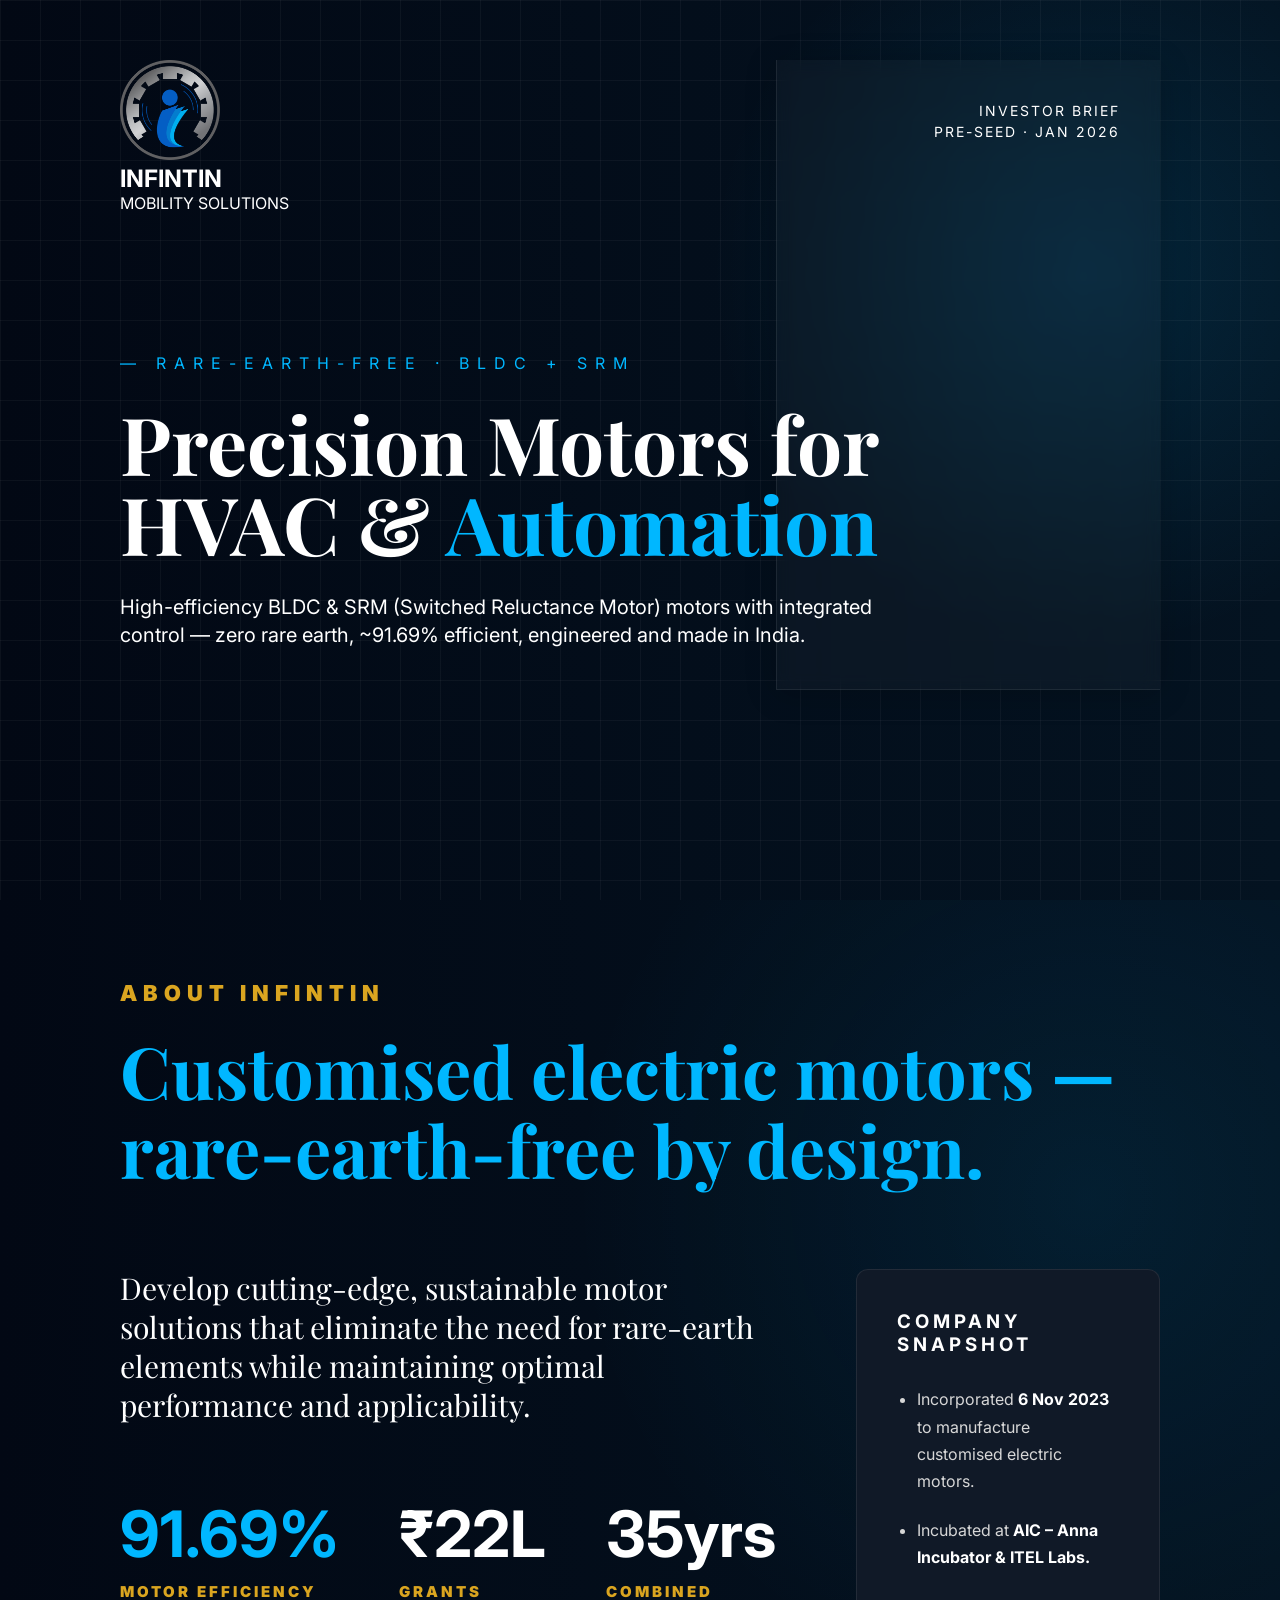
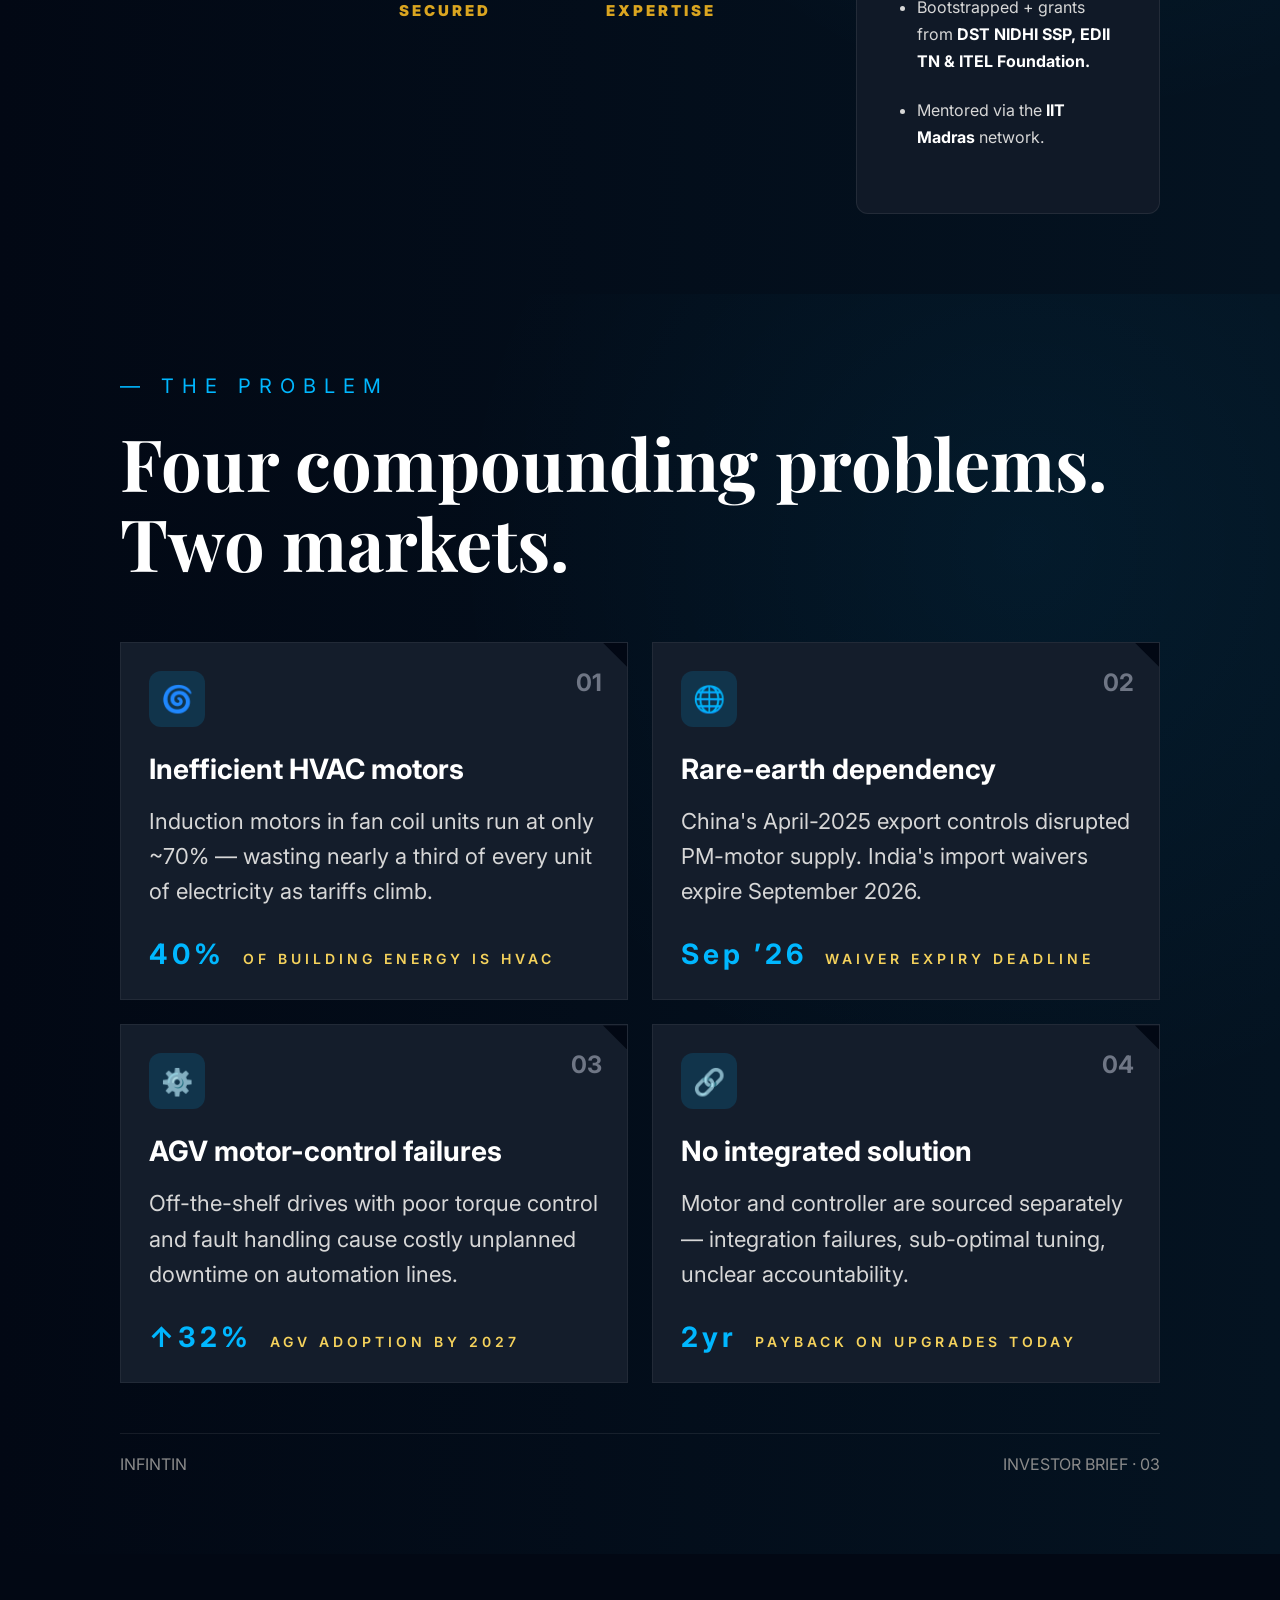
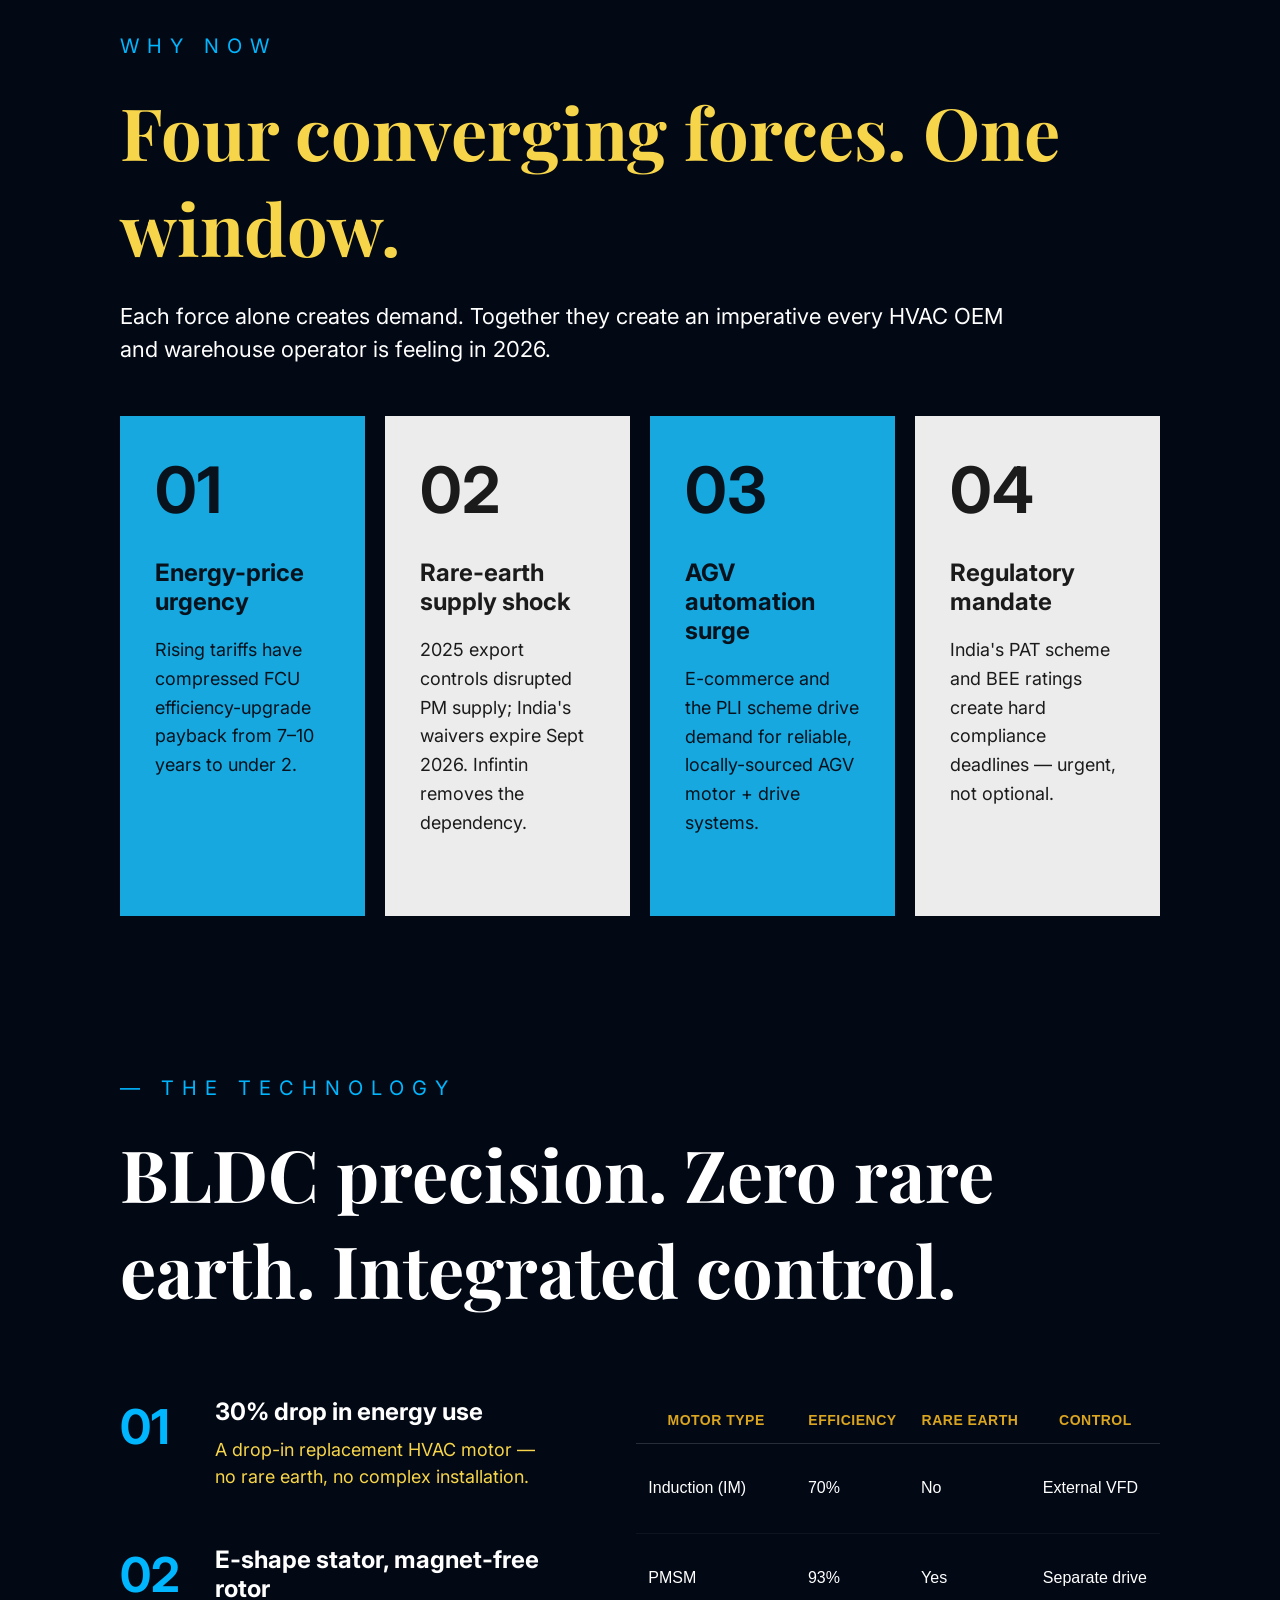
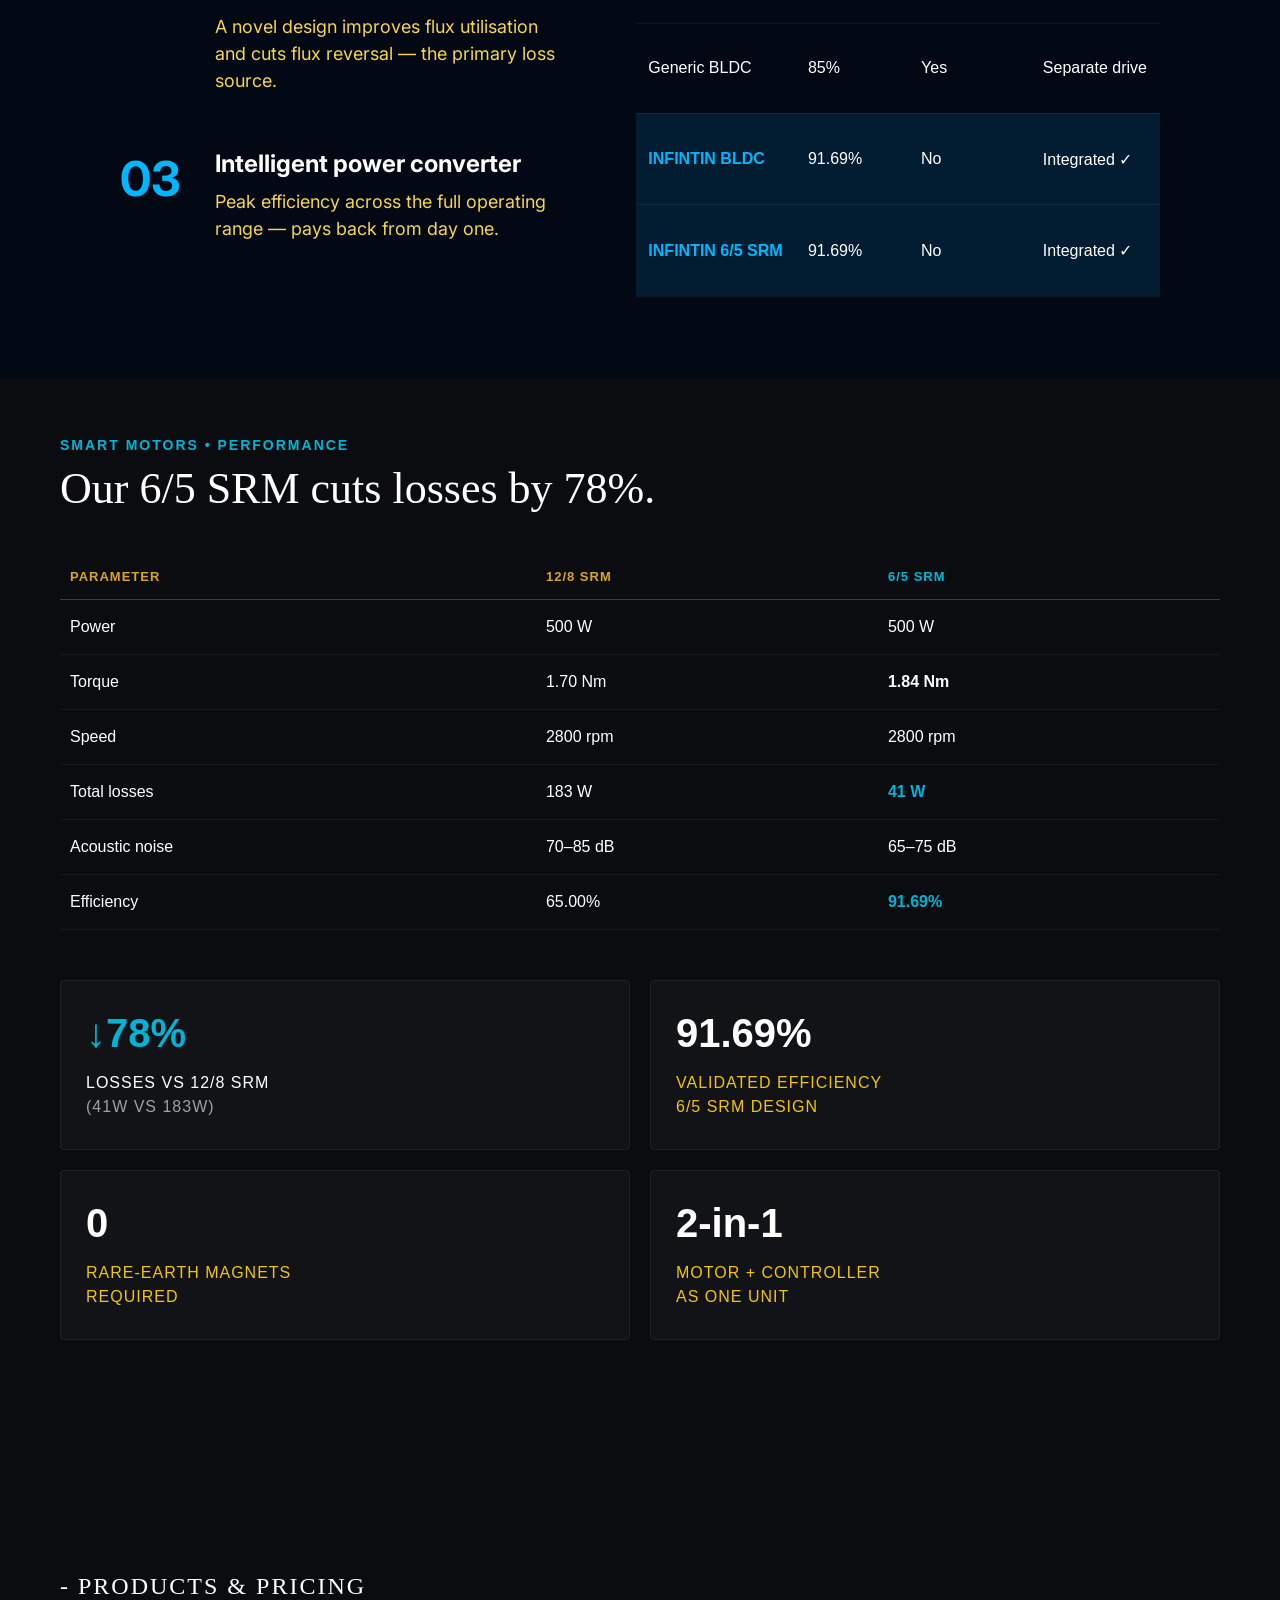
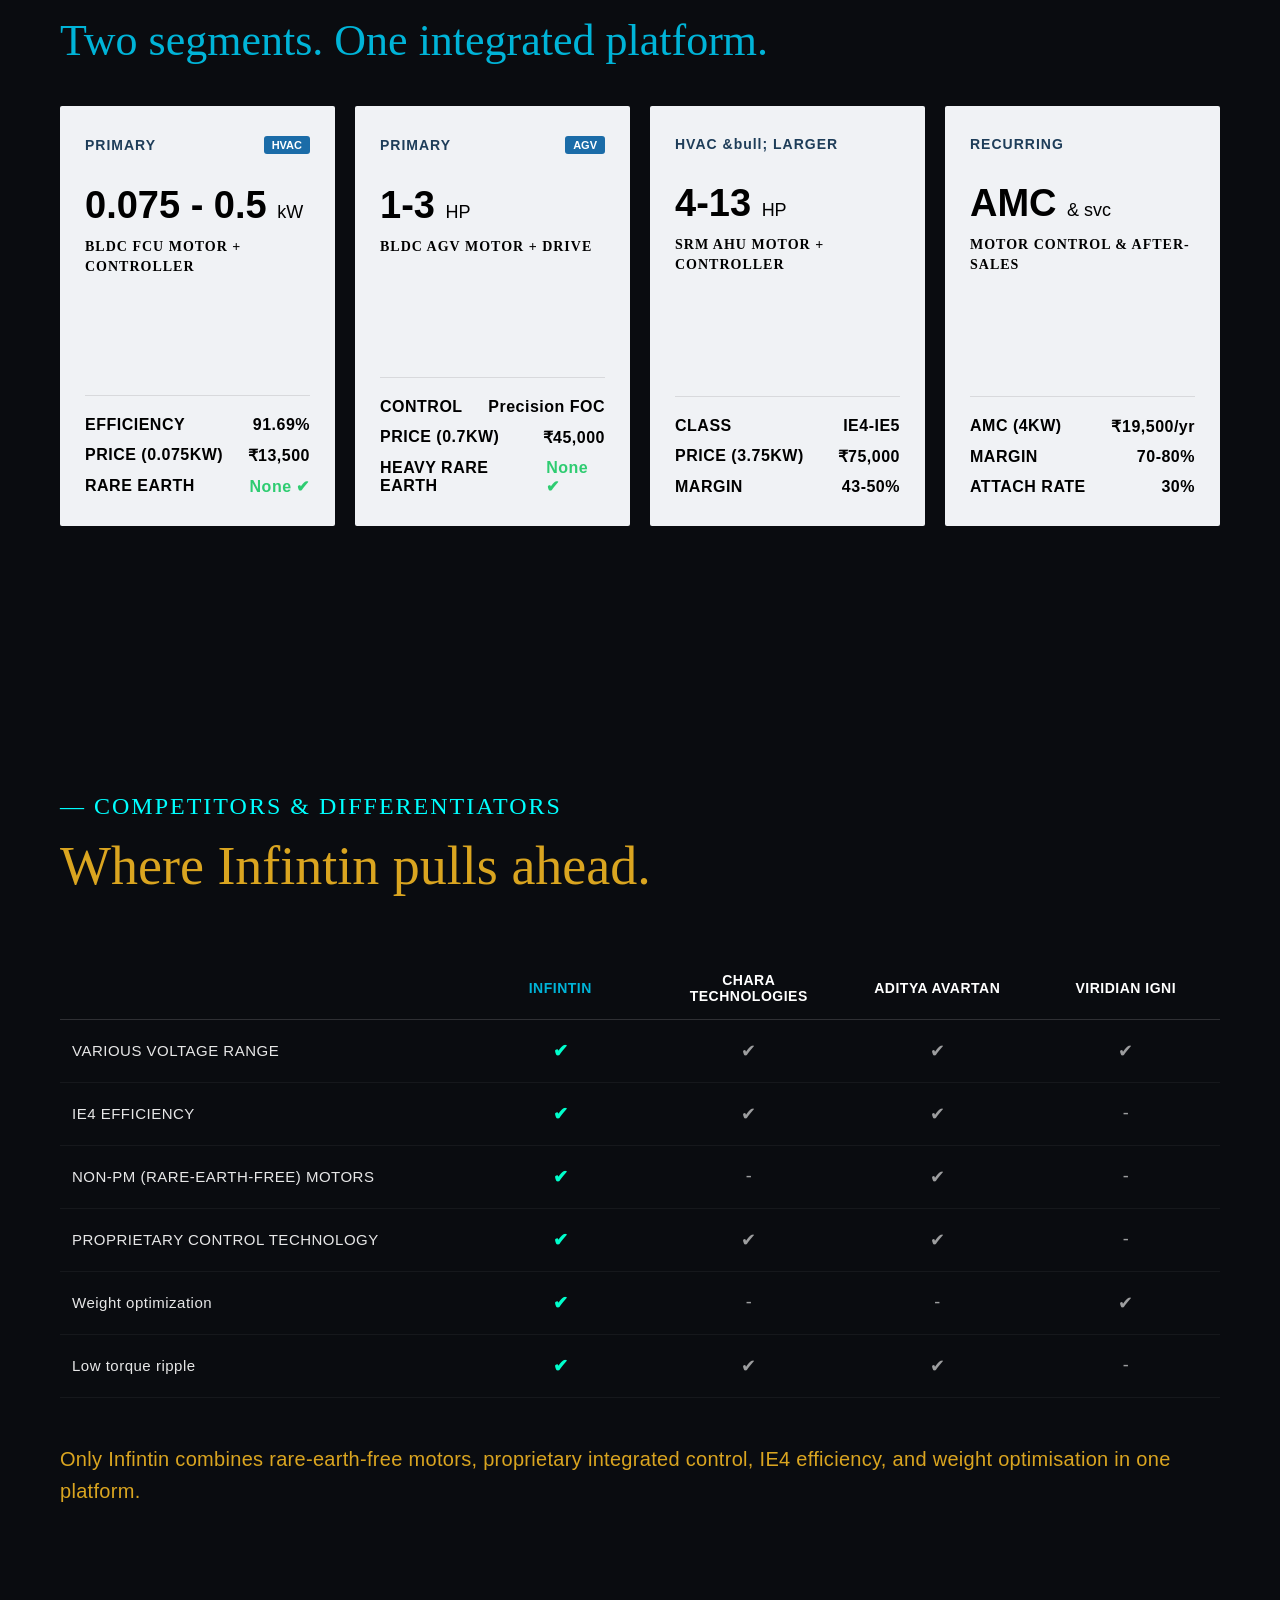
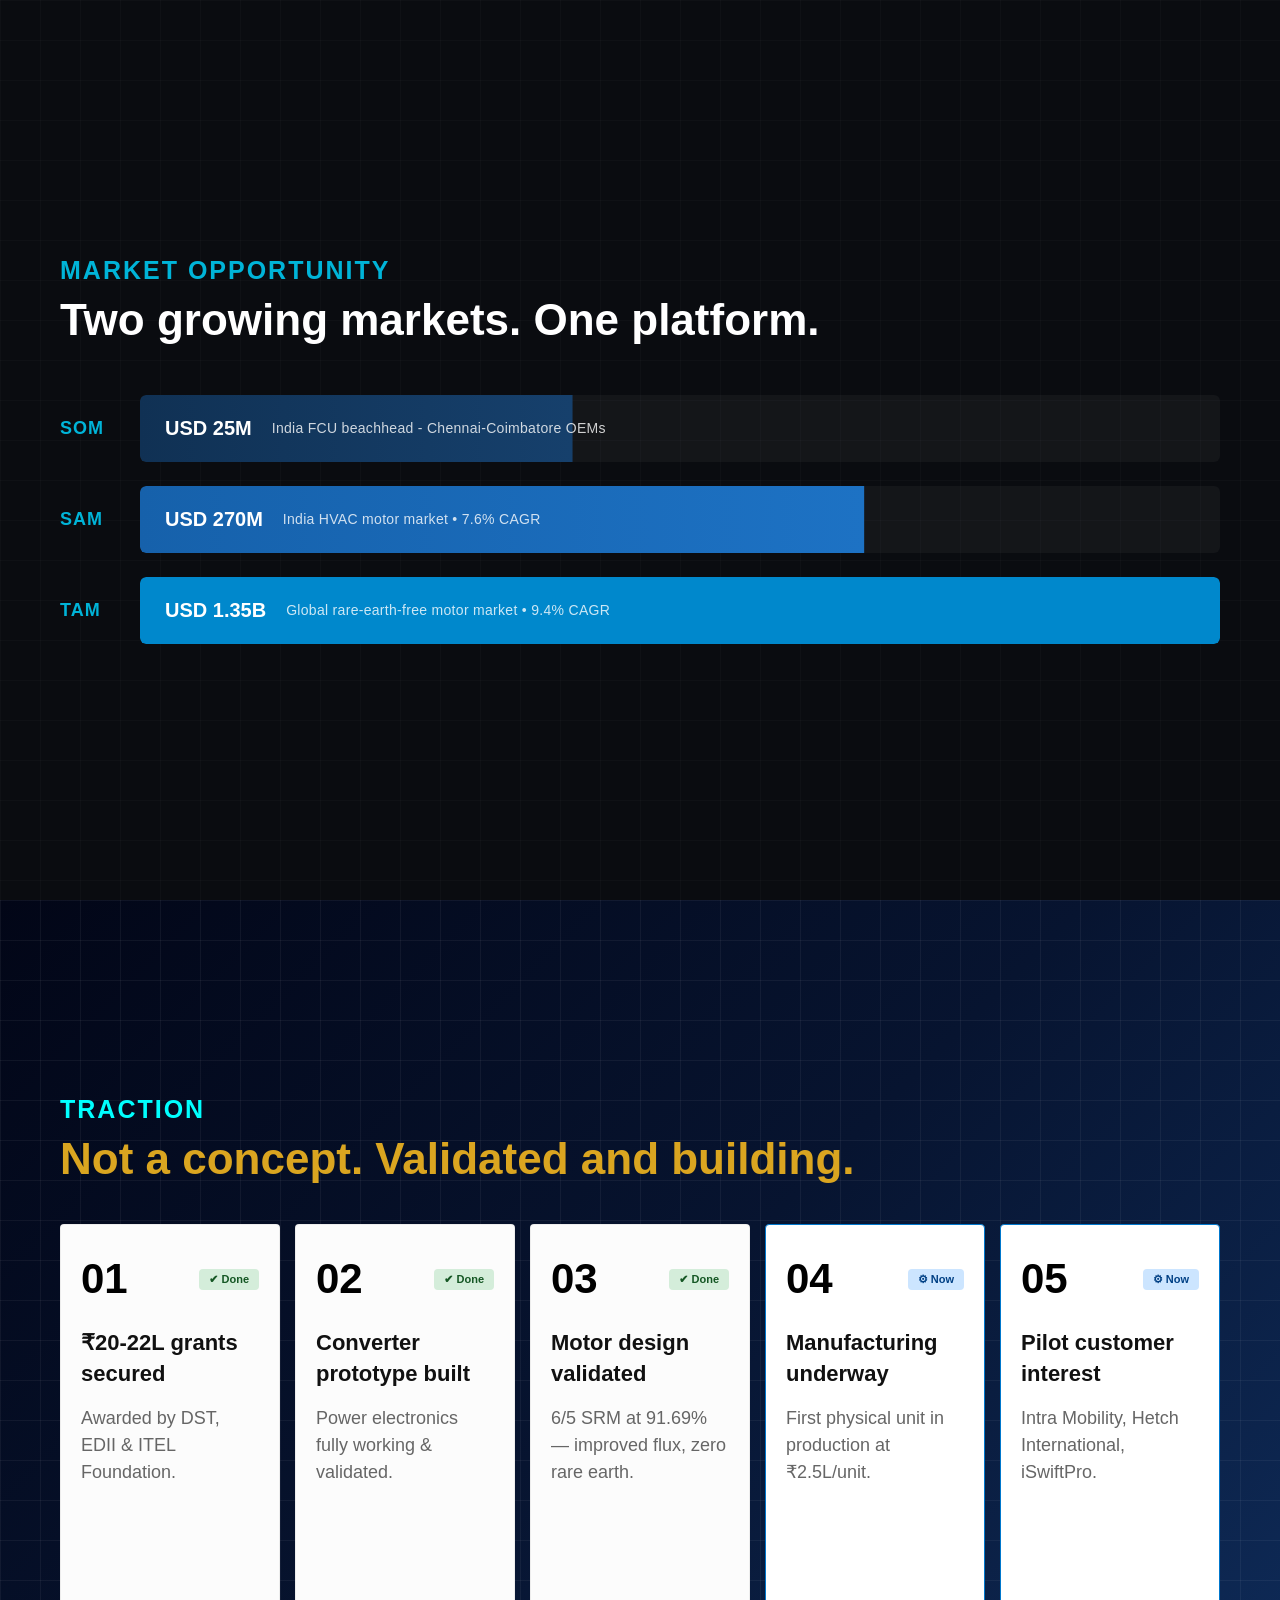
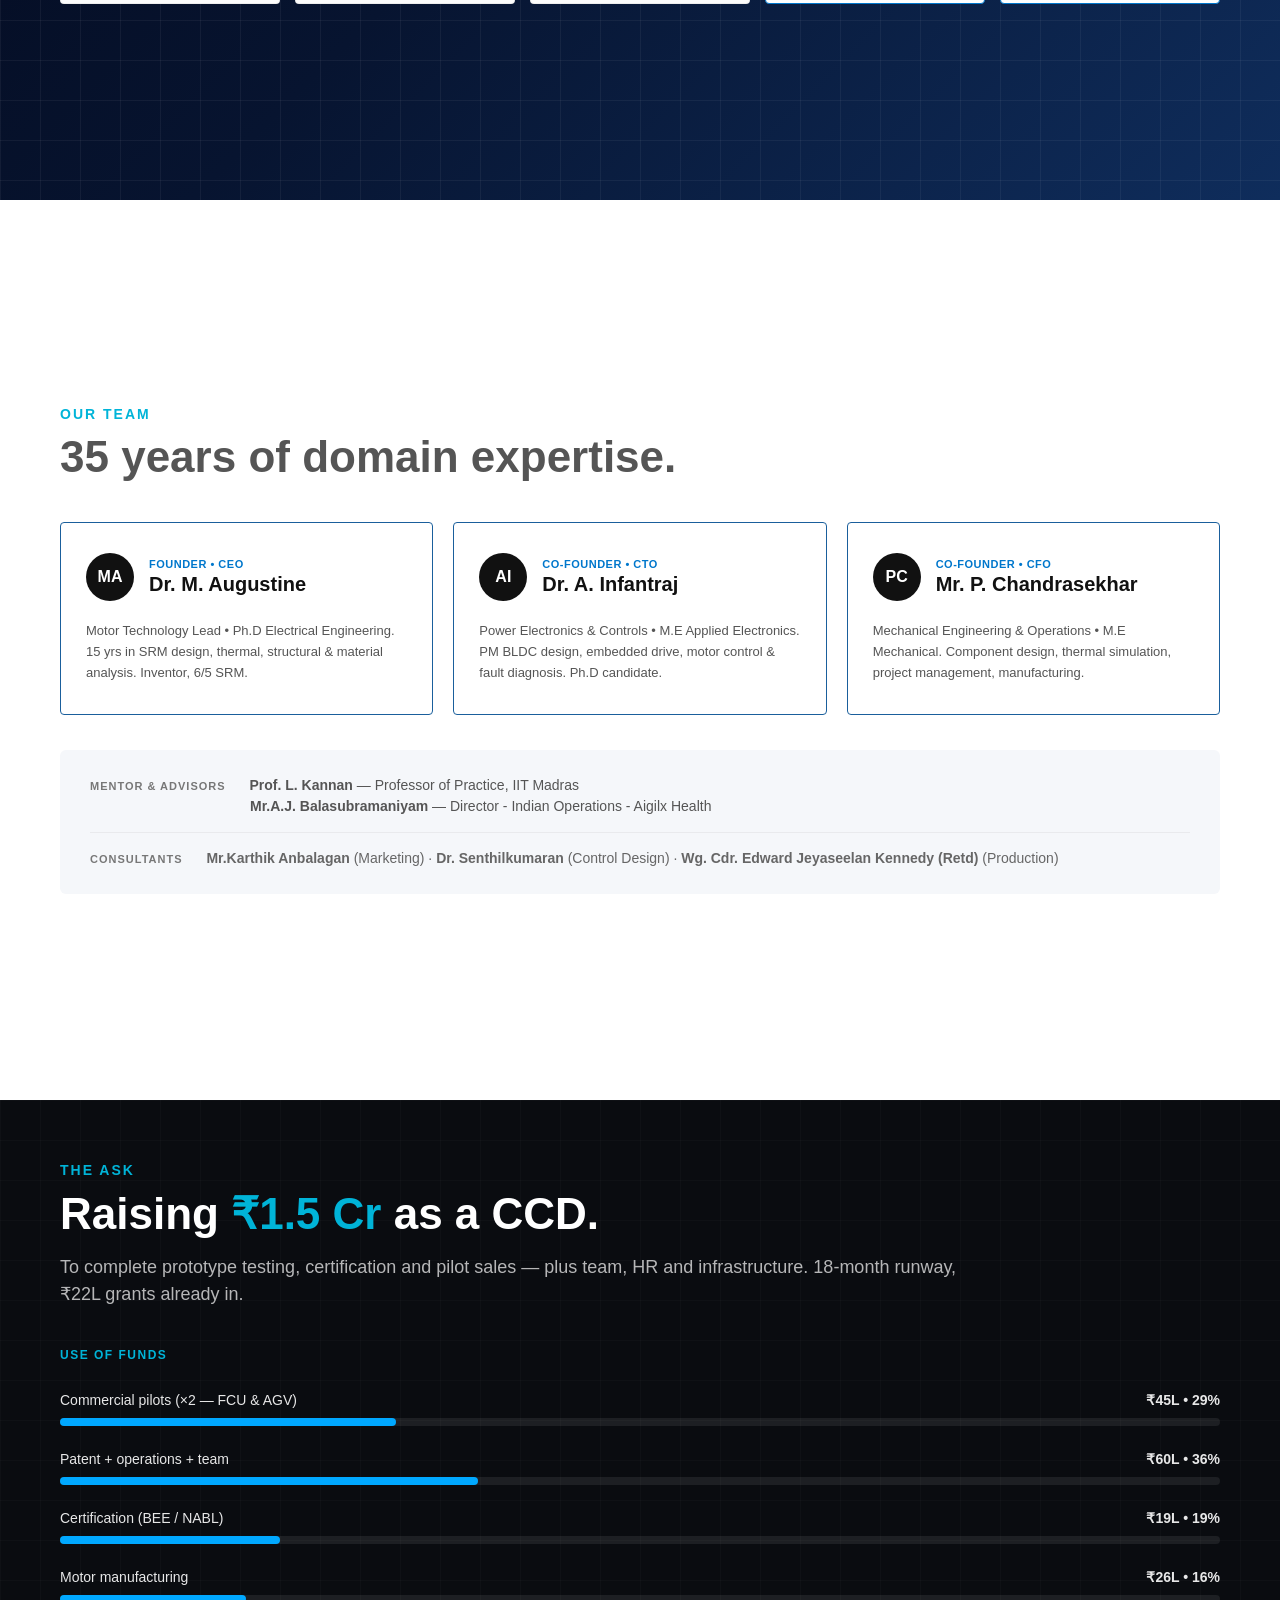
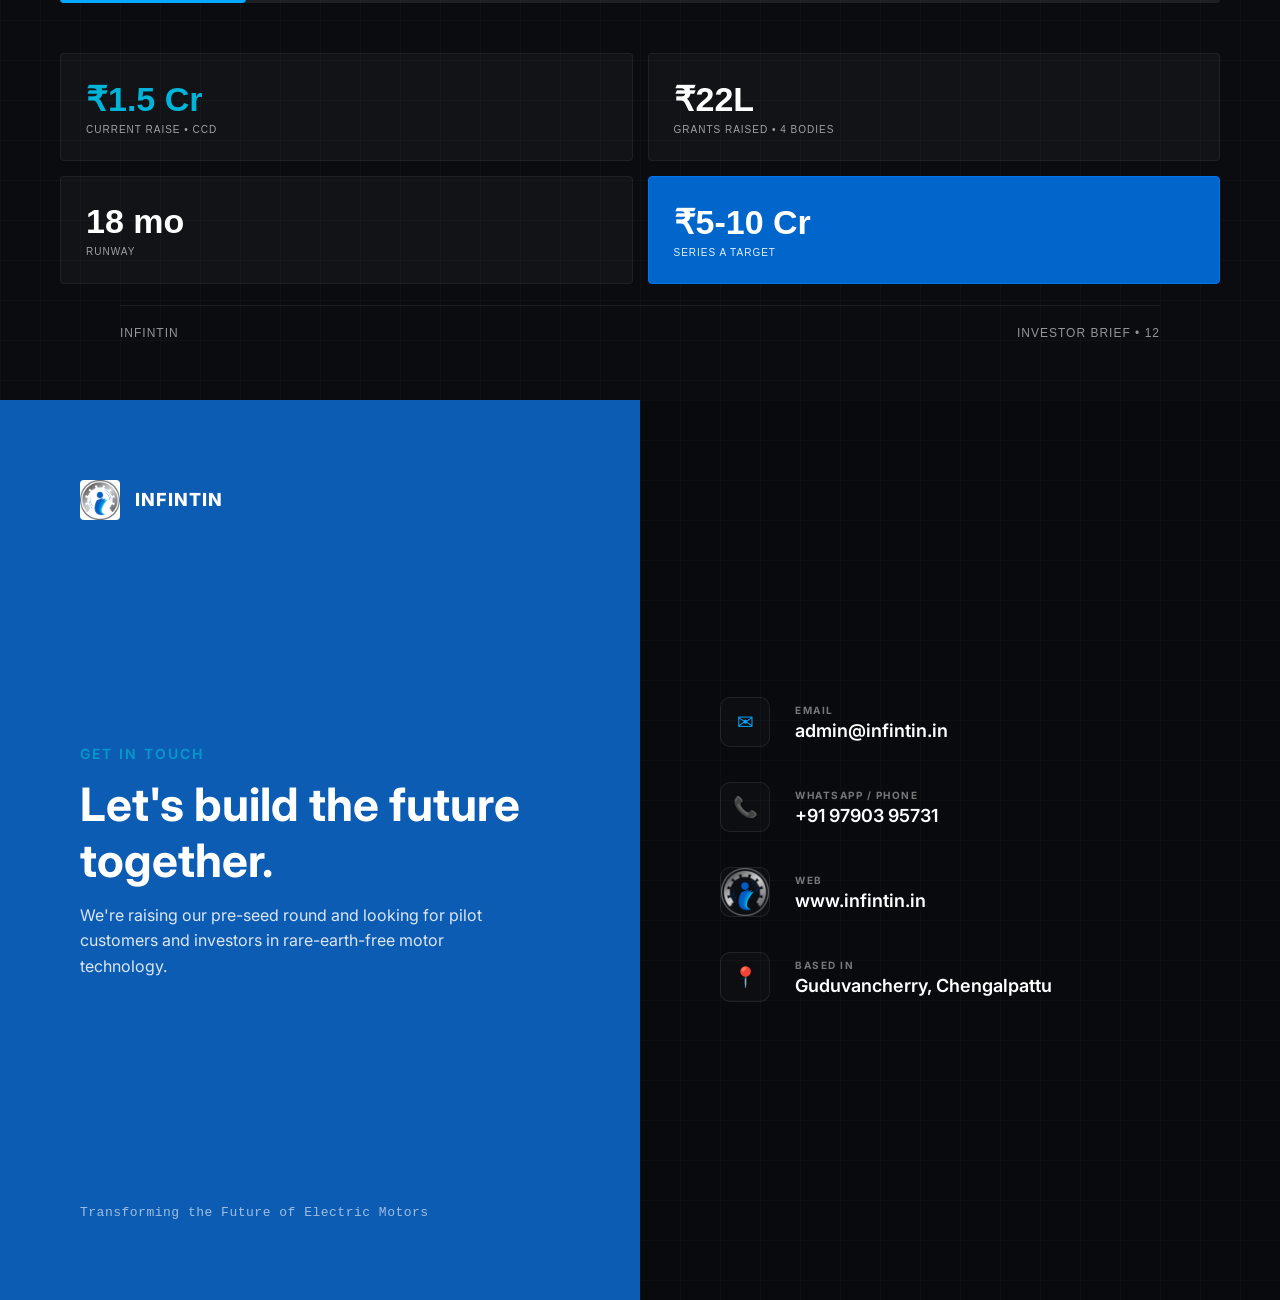
==== infintin.html @ d0bc48c5 "Initial commit" ====
<!DOCTYPE html>
<html lang="en">
<head>
    <meta charset="UTF-8">
    <meta name="viewport" content="width=device-width, initial-scale=1.0">

    <title>Infintin Investor Brief</title>
    <style>

*{
    margin:0;
    padding:0;
    box-sizing:border-box;
}

html{
    scroll-behavior:smooth;
}

body{
    background:#020814;
    color:#ffffff;
    font-family:'Inter',sans-serif;
}

/* ==========================
   COMMON
========================== */

.slide{
    min-height:100vh;
    position:relative;
    overflow:hidden;
}

/* ==========================
   SLIDE 1
========================== */

#slide-1{

    background:
    radial-gradient(
        circle at 85% 30%,
        rgba(0,183,255,.12),
        transparent 30%
    ),
    linear-gradient(
        to right,
        #020814,
        #041321
    );

    padding:60px 120px;
}

#slide-1::before{
    content:"";
    position:absolute;
    inset:0;

    background:
    linear-gradient(
        rgba(255,255,255,.04) 1px,
        transparent 1px
    ),
    linear-gradient(
        90deg,
        rgba(255,255,255,.04) 1px,
        transparent 1px
    );

    background-size:40px 40px;
}

.header{
    display:flex;
    justify-content:space-between;
    align-items:center;
    position:relative;
    z-index:2;
}

.company{
    display:flex;
    align-items:center;
    gap:15px;
}

.logo{
    width:55px;
    height:55px;
    background:white;
    border-radius:4px;
}

.company h3{
    letter-spacing:2px;
}

.company p{
    letter-spacing:4px;
    font-size:13px;
}

.investor-brief{
    text-align:right;
    font-size:14px;
    letter-spacing:2px;
}

.hero-content{
    margin-top:140px;
    position:relative;
    z-index:2;
}

.tagline{
    color:#00b7ff;
    letter-spacing:8px;
    margin-bottom:30px;
}

.hero-content h1{
    font-family:'Playfair Display',serif;
    font-size:90px;
    line-height:1;
    margin-bottom:30px;
}

.hero-content span{
    color:#00b7ff;
}

.hero-description{
    max-width:800px;
    font-size:24px;
    line-height:1.4;
}

.slide-footer{
    position:absolute;
    bottom:60px;
    left:120px;
    right:120px;

    display:flex;
    justify-content:space-between;

    border-top:1px solid rgba(255,255,255,.08);

    padding-top:25px;

    color:#cfcfcf;
}

/* ==========================
   SLIDE 2
========================== */

#slide-2{
    padding:80px 120px;

    background:
    radial-gradient(
        circle at 85% 30%,
        rgba(0,183,255,.08),
        transparent 40%
    ),
    linear-gradient(
        to right,
        #020814,
        #041321
    );
}

.about-section{
    max-width:1400px;
    margin:auto;
}

.about-label{
    color:goldenrod;
    font-size:22px;
    font-weight:1000;
    letter-spacing:6px;
    margin-bottom:25px;
}

.about-title{
    font-family:'Playfair Display',serif;
    color:#00b7ff;
    font-size:72px;
    line-height:1.1;
    margin-bottom:80px;
}

.about-content{
    display:flex;
    justify-content:space-between;
    gap:80px;
}

.about-left{
    flex:1;
}

.about-description{
    font-family:'Playfair Display',serif;
    font-size:30px;
    line-height:1.3;
    max-width:700px;
    margin-bottom:70px;
}

.stats-row{
    display:flex;
    gap:60px;
}

.stat-number{
    font-size:64px;
    font-weight:700;
    color:#00b7ff;
}

.stat-number.white{
    color:white;
}

.stat-text{
    margin-top:10px;
    font-size:15px;
    letter-spacing:3px;
    font-weight: 1000;
    color:goldenrod;
}

.snapshot-box{
    width:520px;
    background:#101927;
    border:1px solid rgba(255,255,255,.08);
    border-radius:12px;
    padding:40px;
}

.snapshot-box h3{
    letter-spacing:4px;
    margin-bottom:30px;
}

.snapshot-box ul{
    padding-left:20px;
}

.snapshot-box li{
    margin-bottom:22px;
    line-height:1.7;
    color:#d7d7d7;
}

.snapshot-box strong{
    color:white;
}

/* ==========================
   RESPONSIVE
========================== */

@media(max-width:1024px){

    #slide-1,
    #slide-2{
        padding:40px;
    }

    .hero-content h1{
        font-size:54px;
    }

    .about-title{
        font-size:48px;
    }

    .about-content{
        flex-direction:column;
    }

    .snapshot-box{
        width:100%;
    }

    .stats-row{
        flex-wrap:wrap;
    }

    .slide-footer{
        left:40px;
        right:40px;
    }
}

/* ==========================
   SLIDE 3
========================== */

#slide-3{
    min-height:100vh;
    padding:80px 120px;
    background:
    radial-gradient(
        circle at 80% 20%,
        rgba(0,183,255,.06),
        transparent 40%
    ),
    linear-gradient(
        to right,
        #020814,
        #041321
    );
}

.problem-label{
    color:#00b7ff;
    font-size:20px;
    letter-spacing:8px;
    margin-bottom:25px;
}

.problem-title{
    font-family:'Playfair Display',serif;
    font-size:72px;
    line-height:1.1;
    margin-bottom:60px;
}

.problem-grid{
    display:grid;
    grid-template-columns:1fr 1fr;
    gap:24px;
}

.problem-card{
    position:relative;
    background:#141d2b;
    border:1px solid rgba(255,255,255,.06);
    padding:28px;
    min-height:290px;
    overflow:hidden;
}

.problem-card::after{
    content:"";
    position:absolute;
    top:0;
    right:0;
    width:24px;
    height:24px;
    background:#020814;
    clip-path:polygon(100% 0,0 0,100% 100%);
}

.card-number{
    position:absolute;
    right:25px;
    top:25px;
    color:#6f7685;
    font-weight:700;
    font-size:24px;
}

.icon-box{
    width:56px;
    height:56px;
    border-radius:12px;
    background:rgba(0,183,255,.15);
    display:flex;
    align-items:center;
    justify-content:center;
    font-size:26px;
    margin-bottom:25px;
}

.problem-card h3{
    font-size:28px;
    margin-bottom:18px;
}

.problem-card p{
    color:#d7d7d7;
    line-height:1.6;
    font-size:22px;
    margin-bottom:28px;
}

.highlight{
    color:#f5d25c;
    letter-spacing:4px;
    font-size:14px;
    font-weight:600;
}

.highlight span{
    color:#00b7ff;
    font-size:28px;
    font-weight:700;
    margin-right:10px;
}

.slide3-footer{
    margin-top:50px;
    padding-top:20px;
    border-top:1px solid rgba(255,255,255,.08);
    display:flex;
    justify-content:space-between;
    color:#8a8a8a;
}

/* Responsive */

@media(max-width:1024px){

    .problem-grid{
        grid-template-columns:1fr;
    }

    .problem-title{
        font-size:48px;
    }

    .problem-card{
        min-height:auto;
    }
}

/* ==========================
   SHARED SECTION LABEL
========================== */

.section-label{
    color:#00b7ff;
    letter-spacing:8px;
    font-size:20px;
    margin-bottom:25px;
}

/* ==========================
   SLIDE 4
========================== */

#slide-4{
    min-height:100vh;
    padding:80px 120px;
    background:#020814;
}

.why-title{
    font-family:'Playfair Display',serif;
    font-size:72px;
    color:#f7d54a;
    margin-bottom:25px;
}

.why-subtitle{
    font-size:22px;
    max-width:900px;
    line-height:1.5;
    margin-bottom:50px;
}

.force-grid{
    display:grid;
    grid-template-columns:repeat(4,1fr);
    gap:20px;
}

.force-card{
    min-height:500px;
    padding:35px;
}

.force-card.blue{
    background:#16a8df;
    color:#07121d;
}

.force-card.light{
    background:#ececec;
    color:#1b1b1b;
}

.force-number{
    font-size:64px;
    font-weight:700;
    margin-bottom:30px;
}

.force-card h3{
    font-size:24px;
    margin-bottom:20px;
}

.force-card p{
    line-height:1.6;
    font-size:18px;
}

/* ==========================
   SLIDE 5
========================== */

#slide-5{
    min-height:100vh;
    padding:80px 120px;
    background:#020814;
}

.technology-title{
    font-family:'Playfair Display',serif;
    font-size:72px;
    margin-bottom:80px;
}

.technology-layout{
    display:grid;
    grid-template-columns:1fr 1.2fr;
    gap:80px;
}

.tech-item{
    display:flex;
    gap:25px;
    margin-bottom:55px;
}

.tech-item span{
    color:#00b7ff;
    font-size:48px;
    font-weight:700;
    min-width:70px;
}

.tech-item h3{
    font-size:24px;
    margin-bottom:10px;
}

.tech-item p{
    color:#f7d54a;
    line-height:1.5;
    font-size:18px;
}

.comparison-table{
    width:100%;
    height: 100%;
    border-collapse:collapse;
    border-width: 5px;
}

.comparison-table th{
    text-align:left;
    padding:18px;
    font-size:18px;
    border-bottom:1px solid rgba(255,255,255,.1);
}

.comparison-table td{
    padding:18px;
    border-bottom:1px solid rgba(255,255,255,.06);
}

.highlight-row{
    background:rgba(0,183,255,.12);
}

.highlight-row td:first-child{
    color:#00b7ff;
    font-weight:700;
}

/* ==========================
   RESPONSIVE
========================== */

@media(max-width:1200px){

    .force-grid{
        grid-template-columns:1fr 1fr;
    }

    .technology-layout{
        grid-template-columns:1fr;
    }
}

@media(max-width:768px){

    .force-grid{
        grid-template-columns:1fr;
    }

    .why-title,
    .technology-title{
        font-size:48px;
    }
}

/* Global Slide Setup Definitions (Ensure hierarchy consistency) */
:root {
  --bg-dark: #0a0c10;
  --text-light: #ffffff;
  --accent-blue: #00b4d8;
  --card-light-bg: #f0f2f5;
  --text-dark: #000000;
  --accent-green: #2ecc71;
  --accent-yellow: #d4af37;
}

.slide-dark {
  background-color: var(--bg-dark);
  color: var(--text-light);
  font-family: -apple-system, BlinkMacSystemFont, "Segoe UI", Roboto, Helvetica, Arial, sans-serif;
  padding: 60px;
  min-height: 100vh;
  box-sizing: border-box;
  position: relative;
  display: flex;
  flex-direction: column;
  justify-content: center;
}

.slide-container {
  max-width: 1200px;
  width: 100%;
  margin: 0 auto;
}

.slide-header {
  margin-bottom: 40px;
}

.slide-tagline {
  color: var(--accent-blue);
  font-size: 14px;
  letter-spacing: 2px;
  font-weight: 600;
  margin: 0 0 10px 0;
}

.slide-pretitle {
  font-family: "Georgia", serif;
  font-size: 24px;
  font-weight: initial;
  letter-spacing: 2px;
  margin: 0 0 15px 0;
}

.slide-title {
  font-family: "Georgia", serif;
  font-size: 44px;
  font-weight: normal;
  margin: 0;
}

.text-accent { color: var(--accent-blue); }
.text-bold { font-weight: bold; }
.text-green { color: var(--accent-green); }
.text-yellow { color: #f1c40f; }
.text-muted { opacity: 0.6; }

.grid-2col {
  display: grid;
  grid-template-columns: 1.1sfr 0.9fr;
  gap: 50px;
  align-items: start;
}

/* Footer layout rules */
.slide-footer {
  display: flex;
  justify-content: space-between;
  border-top: 1px solid rgba(255, 255, 255, 0.1);
  padding-top: 20px;
  margin-top: 60px;
  font-size: 12px;
  letter-spacing: 1px;
  opacity: 0.7;
}

/* --- Slide 6 Specific --- */
.performance-table {
  width: 100%;
  border-collapse: collapse;
  font-size: 16px;
}

.performance-table th {
  text-align: left;
  padding: 15px 10px;
  border-bottom: 1px solid rgba(255, 255, 255, 0.2);
  font-size: 13px;
  letter-spacing: 1px;
}

.performance-table td {
  padding: 18px 10px;
  border-bottom: 1px solid rgba(255, 255, 255, 0.05);
}

.metrics-grid {
  display: grid;
  grid-template-columns: repeat(2, 1fr);
  gap: 20px;
}

.metric-card {
  background-color: rgba(255, 255, 255, 0.03);
  border: 1px solid rgba(255, 255, 255, 0.05);
  border-radius: 4px;
  padding: 30px 25px;
}

.metric-value {
  font-size: 40px;
  font-weight: bold;
  margin-bottom: 15px;
}

.metric-label {
  font-size: 16px;
  letter-spacing: 1px;
  line-height: 1.5;
}

/* --- Slide 7 Specific --- */
.pricing-grid {
  display: grid;
  grid-template-columns: repeat(4, 1fr);
  gap: 20px;
}

.pricing-card {
  background-color: var(--card-light-bg);
  color: var(--text-dark);
  border-radius: 2px;
  padding: 30px 25px;
  display: flex;
  flex-direction: column;
  justify-content: space-between;
  min-height: 420px;
}

.card-header {
  display: flex;
  justify-content: space-between;
  align-items: center;
  margin-bottom: 30px;
}

.card-type {
  font-size: 14px;
  font-weight: bold;
  letter-spacing: 1px;
  color: #1e3d59;
}

.card-badge {
  background-color: #1b6ca8;
  color: #fff;
  font-size: 11px;
  font-weight: bold;
  padding: 3px 8px;
  border-radius: 3px;
}

.card-main {
  margin-bottom: auto;
  font-weight: bold;
}

.card-spec {
  font-size: 38px;
  font-weight: bold;
  font-family: Arial, sans-serif;
  margin-bottom: 10px;
}

.card-spec .unit {
  font-size: 18px;
  font-weight: normal;
}

.card-product-name {
  font-family: "Georgia", serif;
  font-size: 14px;
  letter-spacing: 1px;
  line-height: 1.4;
  margin: 0 0 40px 0;
}

.card-details {
  border-top: 1px solid rgba(0, 0, 0, 0.1);
  padding-top: 20px;
}

.detail-row {
  display: flex;
  justify-content: space-between;
  font-size: 16px;
  margin-bottom: 12px;
  letter-spacing: 0.5px;
  font-weight: bold;
}

.detail-row:last-child {
  margin-bottom: 0;
}

/* Responsive Overrides */
@media (max-width: 992px) {
  .grid-2col, .pricing-grid {
    grid-template-columns: 1fr;
    gap: 30px;
  }
  .pricing-card {
    min-height: auto;
  }
}

/* --- Slide 8 Specific --- */
#slide-8 .slide-title {
  font-size: 54px;
  margin-top: 10px;
}

.text-uppercase {
  text-transform: uppercase;
}

.Matrix-container {
  margin-top: 60px;
}

.comparison-table {
  width: 100%;
  border-collapse: collapse;
  font-family: -apple-system, BlinkMacSystemFont, "Segoe UI", Roboto, sans-serif;
}

.comparison-table th {
  padding: 15px 12px;
  font-size: 14px;
  font-weight: 600;
  letter-spacing: 0.5px;
  text-align: center;
  border-bottom: 1px solid rgba(255, 255, 255, 0.15);
}

.comparison-table th.feature-col {
  width: 35%;
}

.comparison-table th.comp-col {
  width: 16.25%;
}

.comparison-table td {
  padding: 20px 12px;
  border-bottom: 1px solid rgba(255, 255, 255, 0.05);
}

.comparison-table td.feature-name {
  text-align: left;
  font-size: 15px;
  letter-spacing: 0.5px;
  color: rgba(255, 255, 255, 0.9);
}

/* Match layout variations from original font hierarchy mix */
.comparison-table tbody tr:nth-child(-n+4) td.feature-name {
  text-transform: uppercase;
}

.comparison-table td.check-cell {
  text-align: center;
  font-size: 18px;
}

#slide-8 .text-green {
  color: #00ffcc; /* Vibrantly distinct accent check color */
  font-weight: bold;
}

.matrix-summary {
  margin-top: 45px;
  font-size: 13px;
  color: rgba(255, 255, 255, 0.5);
  line-height: 1.6;
  letter-spacing: 0.3px;
}

/* Responsive Handling */
@media (max-width: 768px) {
  .comparison-table {
    display: block;
    overflow-x: auto;
    white-space: nowrap;
  }
}

/* --- Global Additions & Overrides --- */
.font-sans {
  font-family: -apple-system, BlinkMacSystemFont, "Segoe UI", Roboto, Helvetica, Arial, sans-serif !important;
  font-weight: 700;
}

.slide-light {
  background-color: #ffffff;
  color: #555555;
  font-family: -apple-system, BlinkMacSystemFont, "Segoe UI", Roboto, sans-serif;
  padding: 60px;
  min-height: 100vh;
  box-sizing: border-box;
  display: flex;
  flex-direction: column;
  justify-content: center;
}

.grid-bg {
  background-image: 
    linear-gradient(rgba(255, 255, 255, 0.02) 1px, transparent 1px),
    linear-gradient(90deg, rgba(255, 255, 255, 0.02) 1px, transparent 1px);
  background-size: 40px 40px;
}

.dark-border {
  border-top: 1px solid rgba(0, 0, 0, 0.08) !important;
}

.opacity-7 { opacity: 0.7; }

/* --- Slide 9 Specific --- */
.market-bars-container {
  margin-top: 50px;
  display: flex;
  flex-direction: column;
  gap: 24px;
}

.market-row {
  display: flex;
  align-items: center;
  gap: 30px;
}

.market-lbl {
  width: 50px;
  font-size: 18px;
  font-weight: bold;
  color: var(--accent-blue);
  letter-spacing: 1px;
}

.bar-track {
  flex-grow: 1;
  background-color: rgba(255, 255, 255, 0.04);
  border-radius: 6px;
  overflow: hidden;
}

.bar-fill {
  display: flex;
  align-items: center;
  padding: 22px 25px;
  gap: 20px;
  border-radius: 6px;
}

.som-fill { background: linear-gradient(90deg, #103154 0%, #16406c 40%, transparent 40.1%); width: 100%; }
.sam-fill { background: linear-gradient(90deg, #1661ab 0%, #1d72c4 67%, transparent 67.1%); width: 100%; }
.tam-fill { background: #0088cc; width: 100%; }

.bar-value {
  font-size: 20px;
  font-weight: 800;
  color: #fff;
  white-space: nowrap;
}

.bar-desc {
  font-size: 14px;
  color: rgba(255, 255, 255, 0.8);
  letter-spacing: 0.3px;
}

/* --- Slide 10 Specific --- */
.timeline-grid {
  display: grid;
  grid-template-columns: repeat(5, 1fr);
  gap: 15px;
  margin-top: 40px;
}

.timeline-card {
  border: 1px solid rgba(0, 0, 0, 0.06);
  background-color: #fcfcfc;
  border-radius: 4px;
  padding: 30px 20px;
  min-height: 380px;
  box-sizing: border-box;
}

.timeline-card.active {
  border: 1px solid #cceeff;
  background-color: #f4fbc3; /* Soft accent dynamic blend matching presentation canvas visually */
  background: #ffffff;
  border-color: #0077cc;
}

.card-meta {
  display: flex;
  justify-content: space-between;
  align-items: center;
  margin-bottom: 25px;
}

.step-num {
  font-size: 42px;
  font-weight: 800;
  color: black;
}

.status-badge {
  font-size: 11px;
  font-weight: bold;
  padding: 4px 10px;
  border-radius: 4px;
}

.badge-done { background-color: #d4edda; color: #155724; }
.badge-now { background-color: #cce5ff; color: #004085; }

.timeline-heading {
  font-size: 22px;
  color: #111;
  margin: 0 0 15px 0;
  line-height: 1.4;
}

.timeline-desc {
  font-size: 18px;
  color: #666;
  line-height: 1.5;
  margin: 0;
}

/* --- Slide 11 Specific --- */
.team-grid {
  display: grid;
  grid-template-columns: repeat(3, 1fr);
  gap: 20px;
  margin-top: 40px;
}

.team-card {
  border: 1px solid #1a5f9c;
  border-radius: 4px;
  padding: 30px 25px;
}

.profile-header {
  display: flex;
  align-items: center;
  gap: 15px;
  margin-bottom: 20px;
}

.profile-avatar {
  background-color: #111;
  color: #fff;
  font-size: 16px;
  font-weight: bold;
  width: 48px;
  height: 48px;
  border-radius: 50%;
  display: flex;
  align-items: center;
  justify-content: center;
  flex-shrink: 0;
}

.profile-identity {
  display: flex;
  flex-direction: column;
}

.profile-role {
  font-size: 11px;
  font-weight: 700;
  color: #0077cc;
  letter-spacing: 0.5px;
}

.profile-name {
  font-size: 20px;
  color: #111;
  margin: 3px 0 0 0;
}

.profile-bio {
  font-size: 13px;
  line-height: 1.6;
  color: #555;
  margin: 0;
}

.advisors-panel {
  background-color: #f5f7fa;
  border-radius: 6px;
  padding: 25px 30px;
  margin-top: 35px;
}

.advisor-row {
  font-size: 14px;
  line-height: 1.5;
}

.primary-advisor {
  margin-bottom: 15px;
}

.advisor-label {
  font-size: 11px;
  font-weight: bold;
  letter-spacing: 1px;
  color: #777;
  margin-right: 20px;
  display: inline-block;
}

.secondary-advisors {
  color: #666;
  border-top: 1px solid rgba(0, 0, 0, 0.05);
  padding-top: 15px;
}

/* --- Slide 12 Specific --- */
.slide-subtitle {
  font-size: 18px;
  line-height: 1.5;
  color: rgba(255, 255, 255, 0.7);
  margin: 15px 0 0 0;
  max-width: 900px;
}

.funds-allocation {
  display: flex;
  flex-direction: column;
  gap: 25px;
}

.allocation-title {
  color: var(--accent-blue);
  font-size: 12px;
  letter-spacing: 1.5px;
  font-weight: 700;
  margin: 0 0 5px 0;
}

.progress-block {
  display: flex;
  flex-direction: column;
  gap: 10px;
}

.progress-info {
  display: flex;
  justify-content: space-between;
  font-size: 14px;
  color: rgba(255, 255, 255, 0.9);
}

.progress-bar-track {
  width: 100%;
  height: 8px;
  background-color: rgba(255, 255, 255, 0.08);
  border-radius: 4px;
}

.progress-bar-fill {
  height: 100%;
  background-color: #00a8ff;
  border-radius: 4px;
}

.ask-metrics {
  display: grid;
  grid-template-columns: repeat(2, 1fr);
  gap: 15px;
}

.metric-block-card {
  background-color: rgba(255, 255, 255, 0.03);
  border: 1px solid rgba(255, 255, 255, 0.05);
  border-radius: 4px;
  padding: 25px;
  display: flex;
  flex-direction: column;
  justify-content: center;
}

.blue-highlight-card {
  background-color: #0066cc;
  border-color: #0077ee;
}

.mb-value {
  font-size: 34px;
  font-weight: bold;
  margin-bottom: 5px;
}

.mb-label {
  font-size: 10px;
  letter-spacing: 1px;
  opacity: 0.6;
}

.blue-highlight-card .mb-label {
  opacity: 0.9;
}

/* --- Slide 13 Specific (Split Contact Form Grid) --- */
.slide-split {
  display: grid;
  grid-template-columns: 1fr 1fr;
  min-height: 100vh;
  box-sizing: border-box;
}

.split-left-brand {
  background-color: #0d5cb3;
  color: #ffffff;
  padding: 80px;
  display: flex;
  flex-direction: column;
  justify-content: space-between;
}

.brand-top {
  display: flex;
  align-items: center;
  gap: 15px;
}

.logo-box-mock {
  width: 40px;
  height: 40px;
  background-color: #ffffff;
  border-radius: 4px;
  display: flex;
  align-items: center;
  justify-content: center;
}

.logo-icon-circle {
  color: #0d5cb3;
  font-weight: 900;
  font-size: 20px;
  font-family: serif;
}

.brand-txt-title {
  font-size: 18px;
  font-weight: 800;
  letter-spacing: 1px;
}

.contact-cta {
  font-size: 46px;
  font-weight: 700;
  line-height: 1.2;
  margin: 15px 0;
}

.contact-subtext {
  font-size: 16px;
  line-height: 1.6;
  opacity: 0.85;
  max-width: 440px;
  margin: 0;
}

.brand-mission-statement {
  font-family: monospace;
  font-size: 13px;
  opacity: 0.6;
  letter-spacing: 0.5px;
}

.split-right-channels {
  background-color: #080a0e;
  color: #ffffff;
  padding: 80px;
  display: flex;
  align-items: center;
}

.channels-stack-wrapper {
  display: flex;
  flex-direction: column;
  gap: 35px;
  width: 100%;
  max-width: 400px;
}

.channel-card-row {
  display: flex;
  align-items: center;
  gap: 25px;
}

.channel-icon-container {
  width: 52px;
  height: 52px;
  background-color: rgba(255, 255, 255, 0.02);
  border: 1px solid rgba(255, 255, 255, 0.08);
  border-radius: 10px;
  display: flex;
  align-items: center;
  justify-content: center;
  font-size: 20px;
  color: #00a8ff;
}

.channel-body {
  display: flex;
  flex-direction: column;
  gap: 4px;
}

.channel-tag {
  font-size: 10px;
  letter-spacing: 1.5px;
  color: #777;
  font-weight: bold;
}

.channel-link {
  font-size: 18px;
  color: #ffffff;
  text-decoration: none;
  font-weight: 600;
}

a.channel-link:hover {
  text-decoration: underline;
  color: #00a8ff;
}

/* Structural Adaptability Framework Viewports */
@media (max-width: 992px) {
  .timeline-grid { grid-template-columns: repeat(2, 1fr); }
  .team-grid { grid-template-columns: 1fr; }
  .slide-split { grid-template-columns: 1fr; }
  .split-left-brand, .split-right-channels { padding: 50px 30px; }
  .market-row { flex-direction: column; align-items: flex-start; gap: 8px; }
}

#slide-10{

  background-image: 
   linear-gradient(rgba(255, 255, 255, 0.05) 1px, transparent 1px),
    linear-gradient(90deg, rgba(255, 255, 255, 0.05) 1px, transparent 1px),
    
    /* Layer 2: Deep, dark blue gradient backdrop */
    linear-gradient(135deg, #020617 0%, #071430 50%, #0f2d5c 100%);

  
 background-size: 40px 40px, 40px 40px, auto;


}

.channel-icon-container {
  width: 50px;           
  height: 50px;          
  display: flex;        
  align-items: center;
  justify-content: center;
  overflow: hidden;      
}

.channel-icon-container img {
  width: 100%;
  height: 100%;
  object-fit: contain;  
}

.logo-icon-circle {
  width: 48px;           
  height: 48px;         
  border-radius: 50%;    
  display: inline-flex;  
  align-items: center;   
  justify-content: center;
  overflow: hidden;     
}

.logo-icon-circle img {
  width: 100%;
  height: 100%;
  object-fit: contain;  
}
.header {
    display: flex;
    justify-content: space-between;
    align-items: flex-start;
    width: 100%;
}

.transparent-box {
    position: absolute;
    top: 0;
    right: 0;
    width: 30vw;
    height: 70vh;
    box-sizing: border-box;
    display: flex;
    justify-content: flex-end;
    align-items: flex-start;
    background: rgba(255, 255, 255, 0.03);
    border-left: 1px solid rgba(255, 255, 255, 0.08);
    border-bottom: 1px solid rgba(255, 255, 255, 0.08);
    padding: 40px;
    backdrop-filter: blur(8px);
    -webkit-backdrop-filter: blur(8px);
    box-shadow: 0 4px 30px rgba(0, 0, 0, 0.2);
}

.investor-brief {
    text-align: right;
}

.investor-brief p {
    margin: 0;
    padding: 2px 0;
}

    </style>

    <link href="https://fonts.googleapis.com/css2?family=Playfair+Display:wght@400;500;600;700;800&family=Inter:wght@300;400;500;600;700&display=swap" rel="stylesheet">
</head>
<body>

<section class="slide" id="slide-1">

        <div class="header">

            <div class="logo-container">
                <img src="./img_files/infintin.png" alt="Infintin Logo" class="logo-img" height="100px">
    
                <div class="brand-text">
                    <h2>INFINTIN</h2>
                    <p>MOBILITY SOLUTIONS</p>
                </div>
            </div>

            <div class="transparent-box">
                <div class="investor-brief">
                    <p>INVESTOR BRIEF</p>
                    <p>PRE-SEED · JAN 2026</p>
                </div>
            </div>

        </div>

        <div class="hero-content">
            <div class="tagline"> — RARE-EARTH-FREE · BLDC + SRM </div>
            <h1 style="font-size: 80px;"> Precision Motors for <br> HVAC & <span>Automation</span> </h1>
            <p class="hero-description" style="font-size: 20px;">
                High-efficiency BLDC & SRM (Switched Reluctance Motor)
                motors with integrated control — zero rare earth,
                ~91.69% efficient, engineered and made in India.
            </p>
        </div>

</section>

    <!-- SLIDE 2 -->
    <section class="slide" id="slide-2">

        <div class="about-section">

            <div class="about-label">
                ABOUT INFINTIN
            </div>

            <h1 class="about-title">
                Customised electric motors —
                <br>
                rare-earth-free by design.
            </h1>

            <div class="about-content">

                <div class="about-left">

                    <p class="about-description">
                        Develop cutting-edge, sustainable motor solutions that
                        eliminate the need for rare-earth elements while
                        maintaining optimal performance and applicability.
                    </p>

                    <div class="stats-row">

                        <div class="stat-card">
                            <div class="stat-number">91.69%</div>
                            <div class="stat-text">MOTOR EFFICIENCY</div>
                        </div>

                        <div class="stat-card">
                            <div class="stat-number white">₹22L</div>
                            <div class="stat-text">GRANTS SECURED</div>
                        </div>

                        <div class="stat-card">
                            <div class="stat-number white">35yrs</div>
                            <div class="stat-text">COMBINED EXPERTISE</div>
                        </div>

                    </div>

                </div>

                <div class="snapshot-box">

                    <h3>COMPANY SNAPSHOT</h3>

                    <ul>

                        <li>
                            Incorporated <strong>6 Nov 2023</strong> to manufacture customised electric motors.
                        </li>

                        <li>
                            Incubated at <strong>AIC – Anna Incubator & ITEL Labs.</strong>
                        </li>

                        <li>
                            Bootstrapped + grants from
                            <strong>DST NIDHI SSP, EDII TN & ITEL Foundation.</strong>
                        </li>

                        <li>
                            Mentored via the <strong>IIT Madras</strong> network.
                        </li>

                    </ul>

                </div>

            </div>

        </div>

    </section>

    <section class="slide" id="slide-3">

    <div class="problem-label">
        — THE PROBLEM
    </div>

    <h1 class="problem-title">
        Four compounding problems. Two markets.
    </h1>

    <div class="problem-grid">

        <!-- Card 1 -->
        <div class="problem-card">

            <div class="card-number">01</div>

            <div class="icon-box">🌀</div>

            <h3>Inefficient HVAC motors</h3>

            <p>
                Induction motors in fan coil units run at only ~70% —
                wasting nearly a third of every unit of electricity as tariffs climb.
            </p>

            <div class="highlight">
                <span>40%</span>
                OF BUILDING ENERGY IS HVAC
            </div>

        </div>

        <!-- Card 2 -->
        <div class="problem-card">

            <div class="card-number">02</div>

            <div class="icon-box">🌐</div>

            <h3>Rare-earth dependency</h3>

            <p>
                China's April-2025 export controls disrupted PM-motor supply.
                India's import waivers expire September 2026.
            </p>

            <div class="highlight">
                <span>Sep ’26</span>
                WAIVER EXPIRY DEADLINE
            </div>

        </div>

        <!-- Card 3 -->
        <div class="problem-card">

            <div class="card-number">03</div>

            <div class="icon-box">⚙️</div>

            <h3>AGV motor-control failures</h3>

            <p>
                Off-the-shelf drives with poor torque control and fault
                handling cause costly unplanned downtime on automation lines.
            </p>

            <div class="highlight">
                <span>↑32%</span>
                AGV ADOPTION BY 2027
            </div>

        </div>

        <!-- Card 4 -->
        <div class="problem-card">

            <div class="card-number">04</div>

            <div class="icon-box">🔗</div>

            <h3>No integrated solution</h3>

            <p>
                Motor and controller are sourced separately —
                integration failures, sub-optimal tuning,
                unclear accountability.
            </p>

            <div class="highlight">
                <span>2yr</span>
                PAYBACK ON UPGRADES TODAY
            </div>

        </div>

    </div>

    <div class="slide3-footer">
        <span>INFINTIN</span>
        <span>INVESTOR BRIEF · 03</span>
    </div>

</section>

    <section class="slide" id="slide-4">

    <div class="section-label">
         WHY NOW
    </div>

    <h1 class="why-title">
        Four converging forces. One window.
    </h1>

    <p class="why-subtitle">
        Each force alone creates demand. Together they create an imperative
        every HVAC OEM and warehouse operator is feeling in 2026.
    </p>

    <div class="force-grid">

        <div class="force-card blue">
            <div class="force-number">01</div>
            <h3>Energy-price urgency</h3>
            <p>
                Rising tariffs have compressed FCU efficiency-upgrade
                payback from 7–10 years to under 2.
            </p>
        </div>

        <div class="force-card light">
            <div class="force-number">02</div>
            <h3>Rare-earth supply shock</h3>
            <p>
                2025 export controls disrupted PM supply;
                India's waivers expire Sept 2026.
                Infintin removes the dependency.
            </p>
        </div>

        <div class="force-card blue">
            <div class="force-number">03</div>
            <h3>AGV automation surge</h3>
            <p>
                E-commerce and the PLI scheme drive demand
                for reliable, locally-sourced AGV motor +
                drive systems.
            </p>
        </div>

        <div class="force-card light">
            <div class="force-number">04</div>
            <h3>Regulatory mandate</h3>
            <p>
                India's PAT scheme and BEE ratings create
                hard compliance deadlines — urgent,
                not optional.
            </p>
        </div>

    </div>

</section>

    <section class="slide" id="slide-5">

    <div class="section-label">
        — THE TECHNOLOGY
    </div>

    <h1 class="technology-title">
        BLDC precision. Zero rare earth. Integrated control.
    </h1>

    <div class="technology-layout">

        <div class="technology-left">

            <div class="tech-item">
                <span>01</span>
                <div>
                    <h3>30% drop in energy use</h3>
                    <p>
                        A drop-in replacement HVAC motor —
                        no rare earth, no complex installation.
                    </p>
                </div>
            </div>

            <div class="tech-item">
                <span>02</span>
                <div>
                    <h3>E-shape stator, magnet-free rotor</h3>
                    <p>
                        A novel design improves flux utilisation and
                        cuts flux reversal — the primary loss source.
                    </p>
                </div>
            </div>

            <div class="tech-item">
                <span>03</span>
                <div>
                    <h3>Intelligent power converter</h3>
                    <p>
                        Peak efficiency across the full operating range —
                        pays back from day one.
                    </p>
                </div>
            </div>

        </div>

        <div class="technology-right">

            <table class="comparison-table" >

                <thead style="color: goldenrod;">
                    <tr>
                        <th>MOTOR TYPE</th>
                        <th>EFFICIENCY</th>
                        <th>RARE EARTH</th>
                        <th>CONTROL</th>
                    </tr>
                </thead>

                <tbody>

                    <tr>
                        <td>Induction (IM)</td>
                        <td>70%</td>
                        <td>No</td>
                        <td>External VFD</td>
                    </tr>

                    <tr>
                        <td>PMSM</td>
                        <td>93%</td>
                        <td>Yes</td>
                        <td>Separate drive</td>
                    </tr>

                    <tr>
                        <td>Generic BLDC</td>
                        <td>85%</td>
                        <td>Yes</td>
                        <td>Separate drive</td>
                    </tr>

                    <tr class="highlight-row">
                        <td>INFINTIN BLDC</td>
                        <td>91.69%</td>
                        <td>No</td>
                        <td>Integrated ✓</td>
                    </tr>

                    <tr class="highlight-row">
                        <td>INFINTIN 6/5 SRM</td>
                        <td>91.69%</td>
                        <td>No</td>
                        <td>Integrated ✓</td>
                    </tr>

                </tbody>

            </table>

        </div>

    </div>

</section>

    <section class="slide slide-dark" id="slide-6">
  <div class="slide-container">
    <header class="slide-header">
      <p class="slide-tagline">SMART MOTORS &bull; PERFORMANCE</p>
      <h2 class="slide-title">Our 6/5 SRM cuts losses by 78%.</h2>
    </header>

    <div class="slide-content grid-2col">
      <div class="table-container">
        <table class="performance-table">
          <thead>
            <tr style="color: goldenrod;font-size: 20px;">
              <th>PARAMETER</th>
              <th>12/8 SRM</th>
              <th class="text-accent">6/5 SRM</th>
            </tr>
          </thead>
          <tbody>
            <tr>
              <td>Power</td>
              <td>500 W</td>
              <td>500 W</td>
            </tr>
            <tr>
              <td>Torque</td>
              <td>1.70 Nm</td>
              <td class="text-bold">1.84 Nm</td>
            </tr>
            <tr>
              <td>Speed</td>
              <td>2800 rpm</td>
              <td>2800 rpm</td>
            </tr>
            <tr>
              <td>Total losses</td>
              <td>183 W</td>
              <td class="text-accent text-bold">41 W</td>
            </tr>
            <tr>
              <td>Acoustic noise</td>
              <td>70–85 dB</td>
              <td>65–75 dB</td>
            </tr>
            <tr>
              <td>Efficiency</td>
              <td>65.00%</td>
              <td class="text-accent text-bold">91.69%</td>
            </tr>
          </tbody>
        </table>
      </div>

      <div class="metrics-grid">
        <div class="metric-card">
          <div class="metric-value text-accent">↓78%</div>
          <div class="metric-label">LOSSES VS 12/8 SRM<br><span class="text-muted">(41W VS 183W)</span></div>
        </div>
        <div class="metric-card">
          <div class="metric-value">91.69%</div>
          <div class="metric-label text-yellow">VALIDATED EFFICIENCY<br>6/5 SRM DESIGN</div>
        </div>
        <div class="metric-card">
          <div class="metric-value">0</div>
          <div class="metric-label text-yellow">RARE-EARTH MAGNETS<br>REQUIRED</div>
        </div>
        <div class="metric-card">
          <div class="metric-value">2-in-1</div>
          <div class="metric-label text-yellow">MOTOR + CONTROLLER<br>AS ONE UNIT</div>
        </div>
      </div>
    </div>
    
    
  </div>
</section>

<section class="slide slide-dark" id="slide-7">
  <div class="slide-container">
    <header class="slide-header">
      <h3 class="slide-pretitle">- PRODUCTS &amp; PRICING</h3>
      <h2 class="slide-title text-accent">Two segments. One integrated platform.</h2>
    </header>

    <div class="slide-content pricing-grid">
      <div class="pricing-card">
        <div class="card-header">
          <span class="card-type">PRIMARY</span>
          <span class="card-badge">HVAC</span>
        </div>
        <div class="card-main">
          <div class="card-spec">0.075 - 0.5 <span class="unit">kW</span></div>
          <p class="card-product-name">BLDC FCU MOTOR + CONTROLLER</p>
        </div>
        <div class="card-details">
          <div class="detail-row"><span>EFFICIENCY</span><span class="text-bold">91.69%</span></div>
          <div class="detail-row"><span>PRICE (0.075KW)</span><span class="text-bold">&#8377;13,500</span></div>
          <div class="detail-row"><span>RARE EARTH</span><span class="text-green text-bold">None  ✔</span></div>
        </div>
      </div>

      <div class="pricing-card">
        <div class="card-header">
          <span class="card-type">PRIMARY</span>
          <span class="card-badge">AGV</span>
        </div>
        <div class="card-main">
          <div class="card-spec">1-3 <span class="unit">HP</span></div>
          <p class="card-product-name">BLDC AGV MOTOR + DRIVE</p>
        </div>
        <div class="card-details">
          <div class="detail-row"><span>CONTROL</span><span class="text-bold">Precision FOC</span></div>
          <div class="detail-row"><span>PRICE (0.7KW)</span><span class="text-bold">&#8377;45,000</span></div>
          <div class="detail-row"><span>HEAVY RARE EARTH</span><span class="text-green text-bold">None  ✔</span></div>
        </div>
      </div>

      <div class="pricing-card">
        <div class="card-header">
          <span class="card-type">HVAC &amp;bull; LARGER</span>
        </div>
        <div class="card-main">
          <div class="card-spec">4-13 <span class="unit">HP</span></div>
          <p class="card-product-name">SRM AHU MOTOR + CONTROLLER</p>
        </div>
        <div class="card-details">
          <div class="detail-row"><span>CLASS</span><span class="text-bold">IE4-IE5</span></div>
          <div class="detail-row"><span>PRICE (3.75KW)</span><span class="text-bold">&#8377;75,000</span></div>
          <div class="detail-row"><span>MARGIN</span><span class="text-bold">43-50%</span></div>
        </div>
      </div>

      <div class="pricing-card">
        <div class="card-header">
          <span class="card-type">RECURRING</span>
        </div>
        <div class="card-main">
          <div class="card-spec">AMC <span class="unit">&amp; svc</span></div>
          <p class="card-product-name">MOTOR CONTROL &amp; AFTER-SALES</p>
        </div>
        <div class="card-details">
          <div class="detail-row"><span>AMC (4KW)</span><span class="text-bold">&#8377;19,500/yr</span></div>
          <div class="detail-row"><span>MARGIN</span><span class="text-bold">70-80%</span></div>
          <div class="detail-row"><span>ATTACH RATE</span><span class="text-bold">30%</span></div>
        </div>
      </div>
    </div>

    
  </div>
</section>

<section class="slide slide-dark" id="slide-8">
  <div class="slide-container">
    <header class="slide-header">
      <h3 class="slide-pretitle" style="color: aqua;">&mdash; COMPETITORS &amp; DIFFERENTIATORS</h3>
      <h2 class="slide-title" style="color: goldenrod;">Where Infintin pulls ahead.</h2>
    </header>

    <div class="slide-content Matrix-container">
      <table class="comparison-table">
        <thead>
          <tr>
            <th class="feature-col"></th>
            <th class="comp-col text-accent text-bold">INFINTIN</th>
            <th class="comp-col text-uppercase">CHARA TECHNOLOGIES</th>
            <th class="comp-col text-uppercase">ADITYA AVARTAN</th>
            <th class="comp-col text-uppercase">VIRIDIAN IGNI</th>
          </tr>
        </thead>
        <tbody>
          <tr>
            <td class="feature-name">VARIOUS VOLTAGE RANGE</td>
            <td class="check-cell text-green"> ✔</td>
            <td class="check-cell text-muted"> ✔</td>
            <td class="check-cell text-muted"> ✔</td>
            <td class="check-cell text-muted"> ✔</td>
          </tr>
          <tr>
            <td class="feature-name">IE4 EFFICIENCY</td>
            <td class="check-cell text-green"> ✔</td>
            <td class="check-cell text-muted"> ✔</td>
            <td class="check-cell text-muted"> ✔</td>
            <td class="check-cell text-muted">-</td>
          </tr>
          <tr>
            <td class="feature-name">NON-PM (RARE-EARTH-FREE) MOTORS</td>
            <td class="check-cell text-green"> ✔</td>
            <td class="check-cell text-muted">-</td>
            <td class="check-cell text-muted"> ✔</td>
            <td class="check-cell text-muted">-</td>
          </tr>
          <tr>
            <td class="feature-name">PROPRIETARY CONTROL TECHNOLOGY</td>
            <td class="check-cell text-green"> ✔</td>
            <td class="check-cell text-muted"> ✔</td>
            <td class="check-cell text-muted">✔</td>
            <td class="check-cell text-muted">-</td>
          </tr>
          <tr>
            <td class="feature-name">Weight optimization</td>
            <td class="check-cell text-green"> ✔</td>
            <td class="check-cell text-muted">-</td>
            <td class="check-cell text-muted"> -</td>
            <td class="check-cell text-muted"> ✔</td>
          </tr>
          <tr>
            <td class="feature-name">Low torque ripple</td>
            <td class="check-cell text-green"> ✔</td>
            <td class="check-cell text-muted"> ✔</td>
            <td class="check-cell text-muted">✔</td>
            <td class="check-cell text-muted">-</td>
          </tr>
        </tbody>
      </table>

      <div class="matrix-summary" style="color: goldenrod; font-size: 20px;">
        <p>Only Infintin combines rare-earth-free motors, proprietary integrated control, IE4 efficiency, and weight optimisation in one platform.</p>
      </div>
    </div>

   
  </div>
</section>

<section class="slide slide-dark grid-bg" id="slide-9">
  <div class="slide-container">
    <header class="slide-header">
      <p class="slide-tagline" style="font-size: 25px;">MARKET OPPORTUNITY</p>
      <h2 class="slide-title font-sans">Two growing markets. One platform.</h2>
    </header>

    <div class="slide-content market-bars-container">
      <div class="market-row">
        <span class="market-lbl">SOM</span>
        <div class="bar-track">
          <div class="bar-fill som-fill">
            <span class="bar-value">USD 25M</span>
            <span class="bar-desc">India FCU beachhead - Chennai-Coimbatore OEMs</span>
          </div>
        </div>
      </div>

      <div class="market-row">
        <span class="market-lbl">SAM</span>
        <div class="bar-track">
          <div class="bar-fill sam-fill">
            <span class="bar-value">USD 270M</span>
            <span class="bar-desc">India HVAC motor market &bull; 7.6% CAGR</span>
          </div>
        </div>
      </div>

      <div class="market-row">
        <span class="market-lbl">TAM</span>
        <div class="bar-track">
          <div class="bar-fill tam-fill">
            <span class="bar-value">USD 1.35B</span>
            <span class="bar-desc">Global rare-earth-free motor market &bull; 9.4% CAGR</span>
          </div>
        </div>
      </div>
    </div>

 
  </div>
</section>

<section class="slide slide-light" id="slide-10" style="background-color: rgb(62, 59, 59);">
  <div class="slide-container">
    <header class="slide-header">
      <p class="slide-tagline" style="color: aqua; font-size: 25px;">TRACTION</p>
      <h2 class="slide-title font-sans text-dark" style="color: goldenrod;">Not a concept. Validated and building.</h2>
    </header>

    <div class="slide-content timeline-grid" >
      <div class="timeline-card done">
        <div class="card-meta">
          <span class="step-num">01</span>
          <span class="status-badge badge-done"> ✔ Done</span>
        </div>
        <h4 class="timeline-heading">&#8377;20-22L grants secured</h4>
        <p class="timeline-desc">Awarded by DST, EDII &amp; ITEL Foundation.</p>
      </div>

      <div class="timeline-card done">
        <div class="card-meta">
          <span class="step-num">02</span>
          <span class="status-badge badge-done"> ✔ Done</span>
        </div>
        <h4 class="timeline-heading">Converter prototype built</h4>
        <p class="timeline-desc">Power electronics fully working &amp; validated.</p>
      </div>

      <div class="timeline-card done">
        <div class="card-meta">
          <span class="step-num">03</span>
          <span class="status-badge badge-done"> ✔ Done</span>
        </div>
        <h4 class="timeline-heading">Motor design validated</h4>
        <p class="timeline-desc">6/5 SRM at 91.69% &mdash; improved flux, zero rare earth.</p>
      </div>

      <div class="timeline-card active">
        <div class="card-meta">
          <span class="step-num">04</span>
          <span class="status-badge badge-now">&#9881; Now</span>
        </div>
        <h4 class="timeline-heading">Manufacturing underway</h4>
        <p class="timeline-desc">First physical unit in production at &#8377;2.5L/unit.</p>
      </div>

      <div class="timeline-card active">
        <div class="card-meta">
          <span class="step-num">05</span>
          <span class="status-badge badge-now">&#9881; Now</span>
        </div>
        <h4 class="timeline-heading">Pilot customer interest</h4>
        <p class="timeline-desc">Intra Mobility, Hetch International, iSwiftPro.</p>
      </div>
    </div>

   
  </div>
</section>

<section class="slide slide-light" id="slide-11">
  <div class="slide-container">
    <header class="slide-header">
      <p class="slide-tagline">OUR TEAM</p>
      <h2 class="slide-title font-sans text-dark">35 years of domain expertise.</h2>
    </header>

    <div class="slide-content team-grid">
      <div class="team-card">
        <div class="profile-header">
          <div class="profile-avatar">MA</div>
          <div class="profile-identity">
            <span class="profile-role">FOUNDER &bull; CEO</span>
            <h4 class="profile-name">Dr. M. Augustine</h4>
          </div>
        </div>
        <p class="profile-bio">Motor Technology Lead &bull; Ph.D Electrical Engineering. 15 yrs in SRM design, thermal, structural &amp; material analysis. Inventor, 6/5 SRM.</p>
      </div>

      <div class="team-card">
        <div class="profile-header">
          <div class="profile-avatar">AI</div>
          <div class="profile-identity">
            <span class="profile-role">CO-FOUNDER &bull; CTO</span>
            <h4 class="profile-name">Dr. A. Infantraj</h4>
          </div>
        </div>
        <p class="profile-bio">Power Electronics &amp; Controls &bull; M.E Applied Electronics. PM BLDC design, embedded drive, motor control &amp; fault diagnosis. Ph.D candidate.</p>
      </div>

      <div class="team-card">
        <div class="profile-header">
          <div class="profile-avatar">PC</div>
          <div class="profile-identity">
            <span class="profile-role">CO-FOUNDER &bull; CFO</span>
            <h4 class="profile-name">Mr. P. Chandrasekhar</h4>
          </div>
        </div>
        <p class="profile-bio">Mechanical Engineering &amp; Operations &bull; M.E Mechanical. Component design, thermal simulation, project management, manufacturing.</p>
      </div>
    </div>

    <div class="advisors-panel">
      <div class="advisor-row primary-advisor">
        <span class="advisor-label">MENTOR &amp; ADVISORS</span>
        <span class="advisor-content"><strong class="text-dark">Prof. L. Kannan</strong> &mdash; Professor of Practice, IIT Madras</span>
        <br>
        <span class="advisor-content"><strong class="text-dark" style="padding-left: 160px;">Mr.A.J. Balasubramaniyam</strong> &mdash; Director - Indian Operations - Aigilx Health </span>
      </div>
      <div class="advisor-row secondary-advisors">
        <span class="advisor-label">CONSULTANTS</span>
       
        <span class="advisor-content"><strong class="text-dark" >Mr.Karthik Anbalagan </strong>(Marketing) · <strong class="text-dark">Dr. Senthilkumaran </strong>(Control Design) · <strong class="text-dark">Wg.  Cdr.  Edward Jeyaseelan Kennedy (Retd) </strong>(Production)</span>
      </div>
    </div>

    
  </div>
</section>

<section class="slide slide-dark grid-bg" id="slide-12">
  <div class="slide-container">
    <header class="slide-header">
      <p class="slide-tagline">THE ASK</p>
      <h2 class="slide-title font-sans">Raising <span class="text-accent">&#8377;1.5 Cr</span> as a CCD.</h2>
      <p class="slide-subtitle">To complete prototype testing, certification and pilot sales &mdash; plus team, HR and infrastructure. 18-month runway, &#8377;22L grants already in.</p>
    </header>

    <div class="slide-content grid-2col">
      <div class="funds-allocation">
        <p class="allocation-title">USE OF FUNDS</p>
        
        <div class="progress-block">
          <div class="progress-info"><span>Commercial pilots (&times;2 &mdash; FCU &amp; AGV)</span><span class="text-bold">&#8377;45L &bull; 29%</span></div>
          <div class="progress-bar-track"><div class="progress-bar-fill" style="width: 29%;"></div></div>
        </div>

        <div class="progress-block">
          <div class="progress-info"><span>Patent + operations + team</span><span class="text-bold">&#8377;60L &bull; 36%</span></div>
          <div class="progress-bar-track"><div class="progress-bar-fill" style="width: 36%;"></div></div>
        </div>

        <div class="progress-block">
          <div class="progress-info"><span>Certification (BEE / NABL)</span><span class="text-bold">&#8377;19L &bull; 19%</span></div>
          <div class="progress-bar-track"><div class="progress-bar-fill" style="width: 19%;"></div></div>
        </div>

        <div class="progress-block">
          <div class="progress-info"><span>Motor manufacturing</span><span class="text-bold">&#8377;26L &bull; 16%</span></div>
          <div class="progress-bar-track"><div class="progress-bar-fill" style="width: 16%;"></div></div>
        </div>
      </div>

      <div class="ask-metrics">
        <div class="metric-block-card">
          <div class="mb-value text-accent">&#8377;1.5 Cr</div>
          <div class="mb-label">CURRENT RAISE &bull; CCD</div>
        </div>
        <div class="metric-block-card">
          <div class="mb-value">&#8377;22L</div>
          <div class="mb-label">GRANTS RAISED &bull; 4 BODIES</div>
        </div>
        <div class="metric-block-card">
          <div class="mb-value">18 mo</div>
          <div class="mb-label">RUNWAY</div>
        </div>
        <div class="metric-block-card blue-highlight-card">
          <div class="mb-value">&#8377;5-10 Cr</div>
          <div class="mb-label">SERIES A TARGET</div>
        </div>
      </div>
    </div>
<br><br><br>
    <footer class="slide-footer">
      <span class="brand-logo">INFINTIN</span>
      <span class="page-number">INVESTOR BRIEF &bull; 12</span>
    </footer>
  </div>
</section>

<section class="slide-split" id="slide-13">
  <div class="split-left-brand">
    <div class="brand-top">
      <div class="logo-box-mock">
        <span class="logo-icon-circle"> <img src="./img_files/infintin.png"></span>
      </div>
      <span class="brand-txt-title">INFINTIN</span>
    </div>
    
    <div class="brand-main-message">
      <p class="slide-tagline text-light opacity-7">GET IN TOUCH</p>
      <h2 class="contact-cta">Let's build the future together.</h2>
      <p class="contact-subtext">We're raising our pre-seed round and looking for pilot customers and investors in rare-earth-free motor technology.</p>
    </div>
    
    <span class="brand-mission-statement">Transforming the Future of Electric Motors</span>
  </div>

  <div class="split-right-channels grid-bg">
    <div class="channels-stack-wrapper">
      
      <div class="channel-card-row">
        <div class="channel-icon-container">&#9993;</div>
        <div class="channel-body">
          <span class="channel-tag">EMAIL</span>
          <a href="mailto:admin@infintin.in" class="channel-link">admin@infintin.in</a>
        </div>
      </div>

      <div class="channel-card-row">
        <div class="channel-icon-container">&#128222;</div>
        <div class="channel-body">
          <span class="channel-tag">WHATSAPP / PHONE</span>
          <span class="channel-link">+91 97903 95731</span>
        </div>
      </div>

      <div class="channel-card-row">
        <div class="channel-icon-container"><img src="./img_files/infintin.png"> </div>
        <div class="channel-body">
          <span class="channel-tag">WEB</span>
          <a href="https://www.infintin.in" target="_blank" class="channel-link" style="height: fit-content;">www.infintin.in</a>
        </div>
      </div>

      <div class="channel-card-row">
        <div class="channel-icon-container">&#128205;</div>
        <div class="channel-body">
          <span class="channel-tag">BASED IN</span>
          <span class="channel-link">Guduvancherry, Chengalpattu</span>
        </div>
      </div>

    </div>
  </div>
</section>
    

</body>
</html>
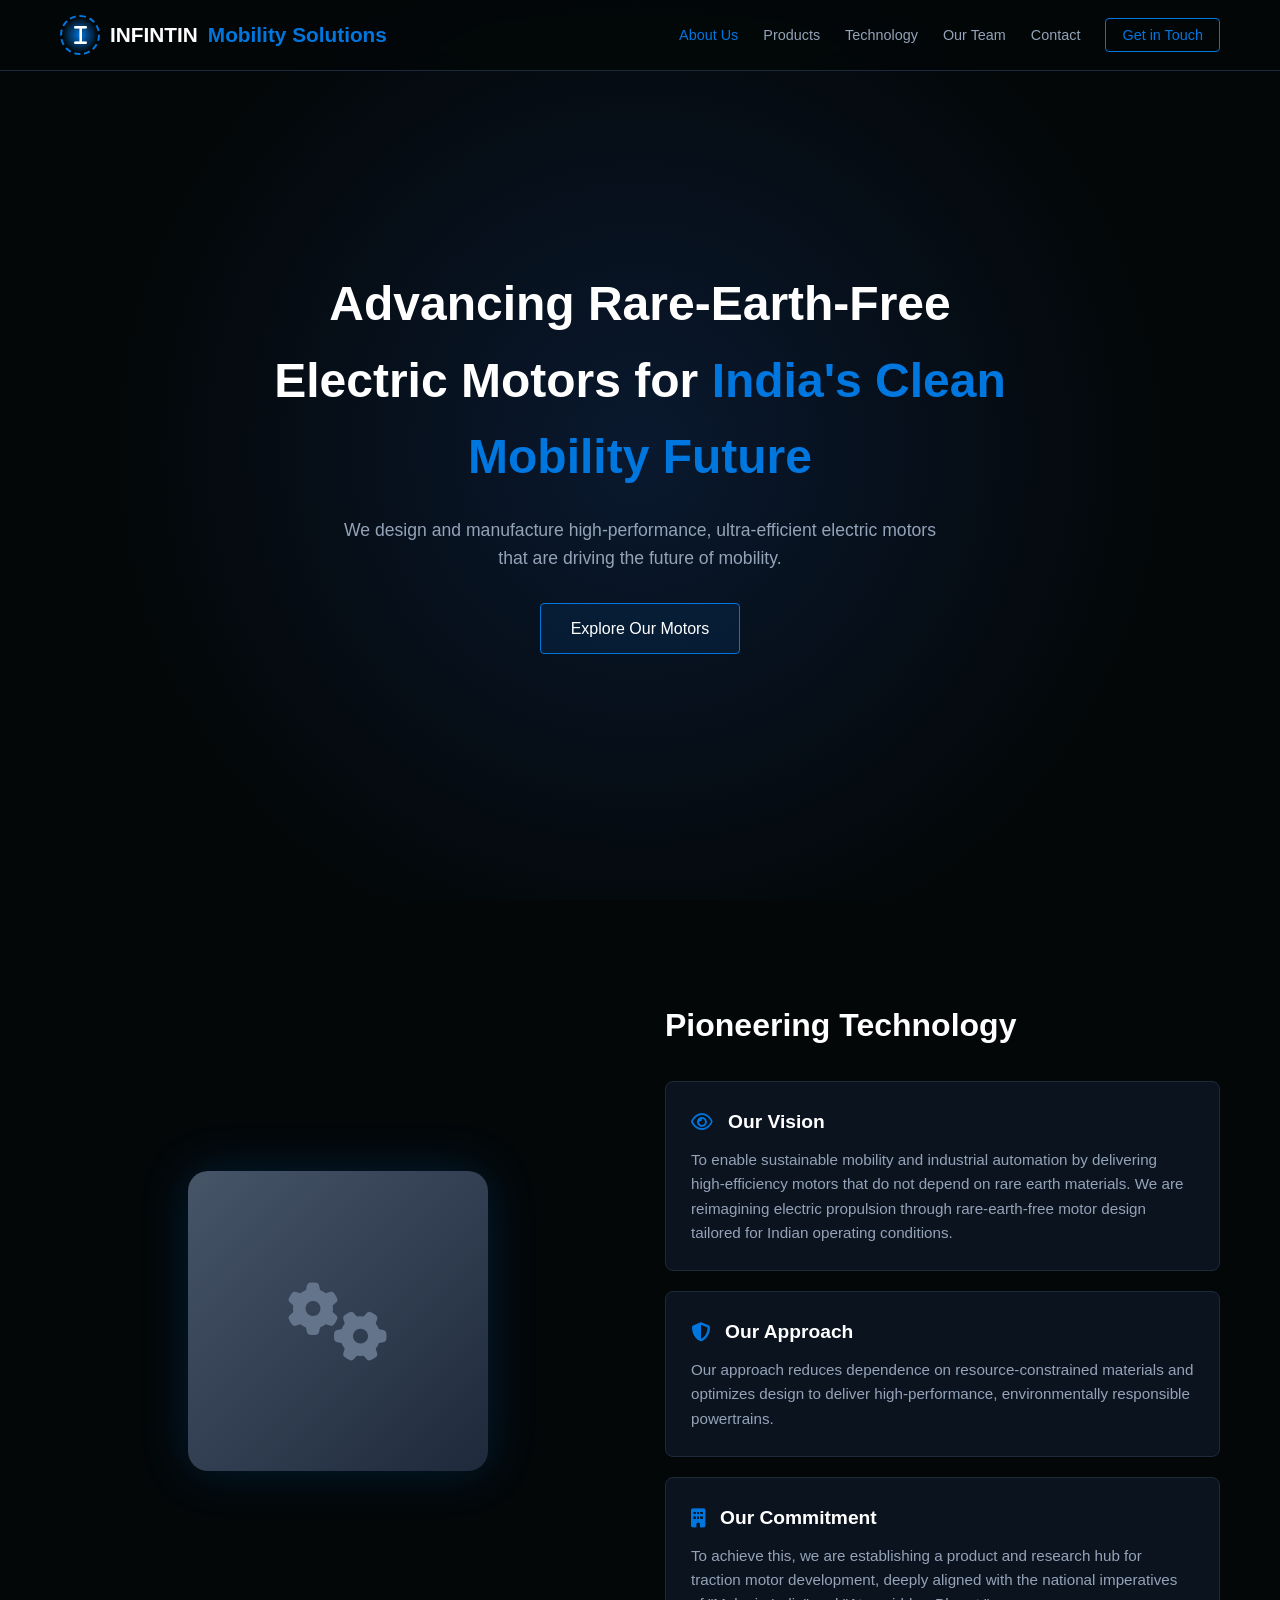
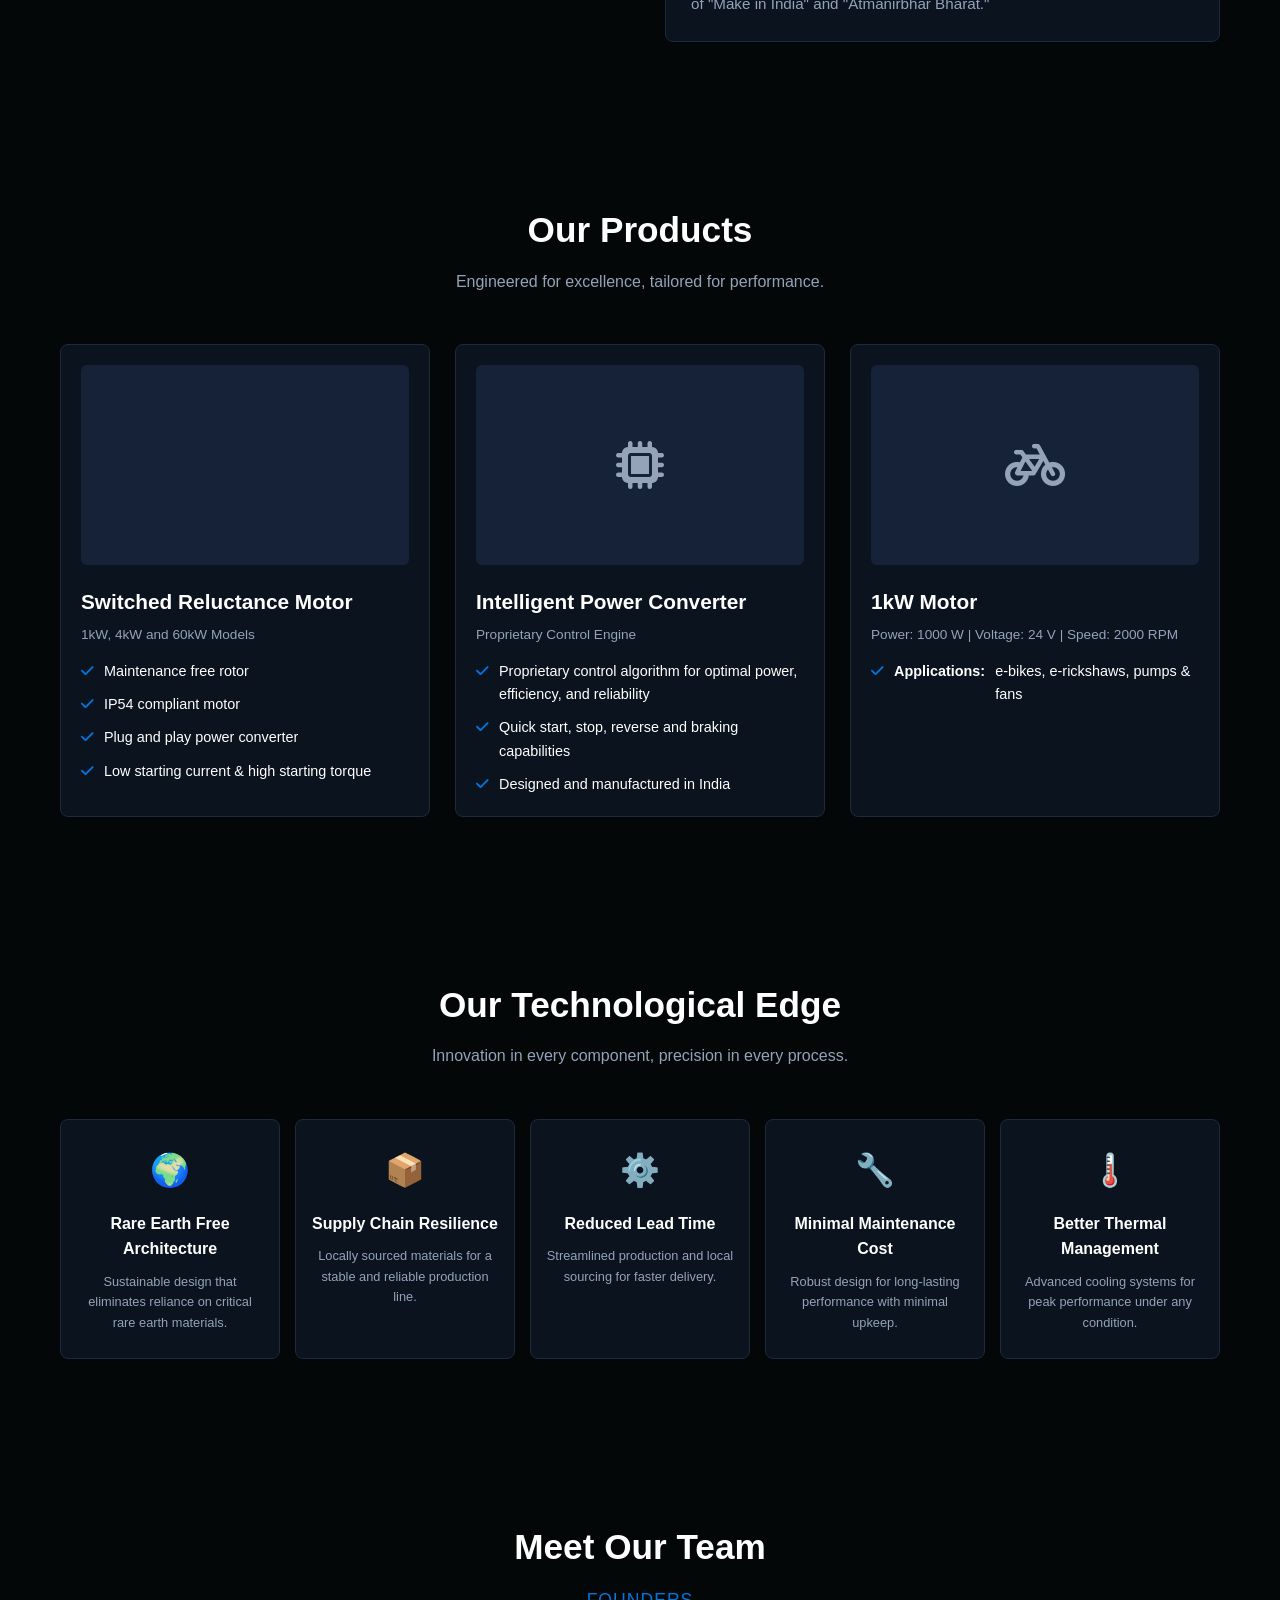
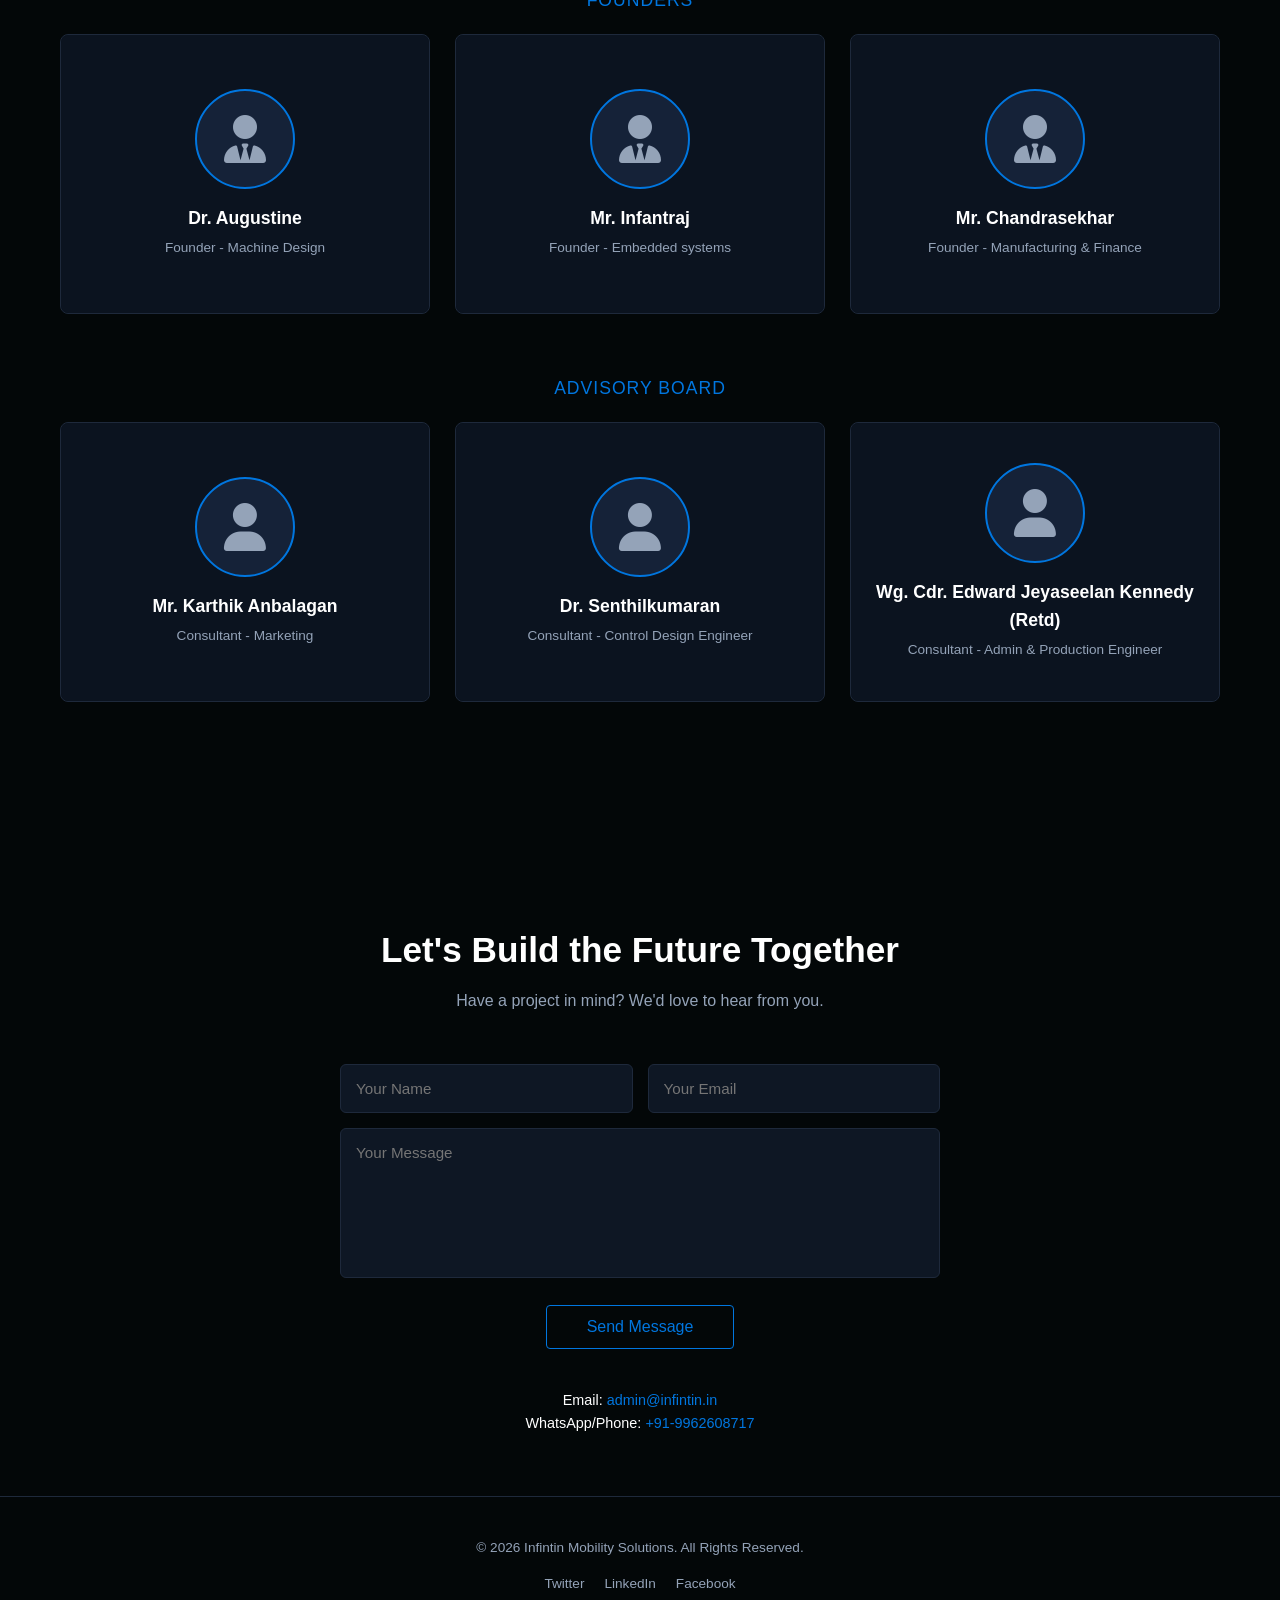
==== commit 15eec971: "Added link to main page" ====
--- a/infintin.html
+++ b/infintin.html
@@ -3,2348 +3,785 @@
 <head>
     <meta charset="UTF-8">
     <meta name="viewport" content="width=device-width, initial-scale=1.0">
-
-    <title>Infintin Investor Brief</title>
+    <title>Infintin Mobility Solutions</title>
+    <link rel="stylesheet" href="https://cdnjs.cloudflare.com/ajax/libs/font-awesome/6.4.0/css/all.min.css">
     <style>
-
-*{
-    margin:0;
-    padding:0;
-    box-sizing:border-box;
-}
-
-html{
-    scroll-behavior:smooth;
-}
-
-body{
-    background:#020814;
-    color:#ffffff;
-    font-family:'Inter',sans-serif;
-}
-
-/* ==========================
-   COMMON
-========================== */
-
-.slide{
-    min-height:100vh;
-    position:relative;
-    overflow:hidden;
-}
-
-/* ==========================
-   SLIDE 1
-========================== */
-
-#slide-1{
-
-    background:
-    radial-gradient(
-        circle at 85% 30%,
-        rgba(0,183,255,.12),
-        transparent 30%
-    ),
-    linear-gradient(
-        to right,
-        #020814,
-        #041321
-    );
-
-    padding:60px 120px;
-}
-
-#slide-1::before{
-    content:"";
-    position:absolute;
-    inset:0;
-
-    background:
-    linear-gradient(
-        rgba(255,255,255,.04) 1px,
-        transparent 1px
-    ),
-    linear-gradient(
-        90deg,
-        rgba(255,255,255,.04) 1px,
-        transparent 1px
-    );
-
-    background-size:40px 40px;
-}
-
-.header{
-    display:flex;
-    justify-content:space-between;
-    align-items:center;
-    position:relative;
-    z-index:2;
-}
-
-.company{
-    display:flex;
-    align-items:center;
-    gap:15px;
-}
-
-.logo{
-    width:55px;
-    height:55px;
-    background:white;
-    border-radius:4px;
-}
-
-.company h3{
-    letter-spacing:2px;
-}
-
-.company p{
-    letter-spacing:4px;
-    font-size:13px;
-}
-
-.investor-brief{
-    text-align:right;
-    font-size:14px;
-    letter-spacing:2px;
-}
-
-.hero-content{
-    margin-top:140px;
-    position:relative;
-    z-index:2;
-}
-
-.tagline{
-    color:#00b7ff;
-    letter-spacing:8px;
-    margin-bottom:30px;
-}
-
-.hero-content h1{
-    font-family:'Playfair Display',serif;
-    font-size:90px;
-    line-height:1;
-    margin-bottom:30px;
-}
-
-.hero-content span{
-    color:#00b7ff;
-}
-
-.hero-description{
-    max-width:800px;
-    font-size:24px;
-    line-height:1.4;
-}
-
-.slide-footer{
-    position:absolute;
-    bottom:60px;
-    left:120px;
-    right:120px;
-
-    display:flex;
-    justify-content:space-between;
-
-    border-top:1px solid rgba(255,255,255,.08);
-
-    padding-top:25px;
-
-    color:#cfcfcf;
-}
-
-/* ==========================
-   SLIDE 2
-========================== */
-
-#slide-2{
-    padding:80px 120px;
-
-    background:
-    radial-gradient(
-        circle at 85% 30%,
-        rgba(0,183,255,.08),
-        transparent 40%
-    ),
-    linear-gradient(
-        to right,
-        #020814,
-        #041321
-    );
-}
-
-.about-section{
-    max-width:1400px;
-    margin:auto;
-}
-
-.about-label{
-    color:goldenrod;
-    font-size:22px;
-    font-weight:1000;
-    letter-spacing:6px;
-    margin-bottom:25px;
-}
-
-.about-title{
-    font-family:'Playfair Display',serif;
-    color:#00b7ff;
-    font-size:72px;
-    line-height:1.1;
-    margin-bottom:80px;
-}
-
-.about-content{
-    display:flex;
-    justify-content:space-between;
-    gap:80px;
-}
-
-.about-left{
-    flex:1;
-}
-
-.about-description{
-    font-family:'Playfair Display',serif;
-    font-size:30px;
-    line-height:1.3;
-    max-width:700px;
-    margin-bottom:70px;
-}
-
-.stats-row{
-    display:flex;
-    gap:60px;
-}
-
-.stat-number{
-    font-size:64px;
-    font-weight:700;
-    color:#00b7ff;
-}
-
-.stat-number.white{
-    color:white;
-}
-
-.stat-text{
-    margin-top:10px;
-    font-size:15px;
-    letter-spacing:3px;
-    font-weight: 1000;
-    color:goldenrod;
-}
-
-.snapshot-box{
-    width:520px;
-    background:#101927;
-    border:1px solid rgba(255,255,255,.08);
-    border-radius:12px;
-    padding:40px;
-}
-
-.snapshot-box h3{
-    letter-spacing:4px;
-    margin-bottom:30px;
-}
-
-.snapshot-box ul{
-    padding-left:20px;
-}
-
-.snapshot-box li{
-    margin-bottom:22px;
-    line-height:1.7;
-    color:#d7d7d7;
-}
-
-.snapshot-box strong{
-    color:white;
-}
-
-/* ==========================
-   RESPONSIVE
-========================== */
-
-@media(max-width:1024px){
-
-    #slide-1,
-    #slide-2{
-        padding:40px;
-    }
-
-    .hero-content h1{
-        font-size:54px;
-    }
-
-    .about-title{
-        font-size:48px;
-    }
-
-    .about-content{
-        flex-direction:column;
-    }
-
-    .snapshot-box{
-        width:100%;
-    }
-
-    .stats-row{
-        flex-wrap:wrap;
-    }
-
-    .slide-footer{
-        left:40px;
-        right:40px;
-    }
-}
-
-/* ==========================
-   SLIDE 3
-========================== */
-
-#slide-3{
-    min-height:100vh;
-    padding:80px 120px;
-    background:
-    radial-gradient(
-        circle at 80% 20%,
-        rgba(0,183,255,.06),
-        transparent 40%
-    ),
-    linear-gradient(
-        to right,
-        #020814,
-        #041321
-    );
-}
-
-.problem-label{
-    color:#00b7ff;
-    font-size:20px;
-    letter-spacing:8px;
-    margin-bottom:25px;
-}
-
-.problem-title{
-    font-family:'Playfair Display',serif;
-    font-size:72px;
-    line-height:1.1;
-    margin-bottom:60px;
-}
-
-.problem-grid{
-    display:grid;
-    grid-template-columns:1fr 1fr;
-    gap:24px;
-}
-
-.problem-card{
-    position:relative;
-    background:#141d2b;
-    border:1px solid rgba(255,255,255,.06);
-    padding:28px;
-    min-height:290px;
-    overflow:hidden;
-}
-
-.problem-card::after{
-    content:"";
-    position:absolute;
-    top:0;
-    right:0;
-    width:24px;
-    height:24px;
-    background:#020814;
-    clip-path:polygon(100% 0,0 0,100% 100%);
-}
-
-.card-number{
-    position:absolute;
-    right:25px;
-    top:25px;
-    color:#6f7685;
-    font-weight:700;
-    font-size:24px;
-}
-
-.icon-box{
-    width:56px;
-    height:56px;
-    border-radius:12px;
-    background:rgba(0,183,255,.15);
-    display:flex;
-    align-items:center;
-    justify-content:center;
-    font-size:26px;
-    margin-bottom:25px;
-}
-
-.problem-card h3{
-    font-size:28px;
-    margin-bottom:18px;
-}
-
-.problem-card p{
-    color:#d7d7d7;
-    line-height:1.6;
-    font-size:22px;
-    margin-bottom:28px;
-}
-
-.highlight{
-    color:#f5d25c;
-    letter-spacing:4px;
-    font-size:14px;
-    font-weight:600;
-}
-
-.highlight span{
-    color:#00b7ff;
-    font-size:28px;
-    font-weight:700;
-    margin-right:10px;
-}
-
-.slide3-footer{
-    margin-top:50px;
-    padding-top:20px;
-    border-top:1px solid rgba(255,255,255,.08);
-    display:flex;
-    justify-content:space-between;
-    color:#8a8a8a;
-}
-
-/* Responsive */
-
-@media(max-width:1024px){
-
-    .problem-grid{
-        grid-template-columns:1fr;
-    }
-
-    .problem-title{
-        font-size:48px;
-    }
-
-    .problem-card{
-        min-height:auto;
-    }
-}
-
-/* ==========================
-   SHARED SECTION LABEL
-========================== */
-
-.section-label{
-    color:#00b7ff;
-    letter-spacing:8px;
-    font-size:20px;
-    margin-bottom:25px;
-}
-
-/* ==========================
-   SLIDE 4
-========================== */
-
-#slide-4{
-    min-height:100vh;
-    padding:80px 120px;
-    background:#020814;
-}
-
-.why-title{
-    font-family:'Playfair Display',serif;
-    font-size:72px;
-    color:#f7d54a;
-    margin-bottom:25px;
-}
-
-.why-subtitle{
-    font-size:22px;
-    max-width:900px;
-    line-height:1.5;
-    margin-bottom:50px;
-}
-
-.force-grid{
-    display:grid;
-    grid-template-columns:repeat(4,1fr);
-    gap:20px;
-}
-
-.force-card{
-    min-height:500px;
-    padding:35px;
-}
-
-.force-card.blue{
-    background:#16a8df;
-    color:#07121d;
-}
-
-.force-card.light{
-    background:#ececec;
-    color:#1b1b1b;
-}
-
-.force-number{
-    font-size:64px;
-    font-weight:700;
-    margin-bottom:30px;
-}
-
-.force-card h3{
-    font-size:24px;
-    margin-bottom:20px;
-}
-
-.force-card p{
-    line-height:1.6;
-    font-size:18px;
-}
-
-/* ==========================
-   SLIDE 5
-========================== */
-
-#slide-5{
-    min-height:100vh;
-    padding:80px 120px;
-    background:#020814;
-}
-
-.technology-title{
-    font-family:'Playfair Display',serif;
-    font-size:72px;
-    margin-bottom:80px;
-}
-
-.technology-layout{
-    display:grid;
-    grid-template-columns:1fr 1.2fr;
-    gap:80px;
-}
-
-.tech-item{
-    display:flex;
-    gap:25px;
-    margin-bottom:55px;
-}
-
-.tech-item span{
-    color:#00b7ff;
-    font-size:48px;
-    font-weight:700;
-    min-width:70px;
-}
-
-.tech-item h3{
-    font-size:24px;
-    margin-bottom:10px;
-}
-
-.tech-item p{
-    color:#f7d54a;
-    line-height:1.5;
-    font-size:18px;
-}
-
-.comparison-table{
-    width:100%;
-    height: 100%;
-    border-collapse:collapse;
-    border-width: 5px;
-}
-
-.comparison-table th{
-    text-align:left;
-    padding:18px;
-    font-size:18px;
-    border-bottom:1px solid rgba(255,255,255,.1);
-}
-
-.comparison-table td{
-    padding:18px;
-    border-bottom:1px solid rgba(255,255,255,.06);
-}
-
-.highlight-row{
-    background:rgba(0,183,255,.12);
-}
-
-.highlight-row td:first-child{
-    color:#00b7ff;
-    font-weight:700;
-}
-
-/* ==========================
-   RESPONSIVE
-========================== */
-
-@media(max-width:1200px){
-
-    .force-grid{
-        grid-template-columns:1fr 1fr;
-    }
-
-    .technology-layout{
-        grid-template-columns:1fr;
-    }
-}
-
-@media(max-width:768px){
-
-    .force-grid{
-        grid-template-columns:1fr;
-    }
-
-    .why-title,
-    .technology-title{
-        font-size:48px;
-    }
-}
-
-/* Global Slide Setup Definitions (Ensure hierarchy consistency) */
-:root {
-  --bg-dark: #0a0c10;
-  --text-light: #ffffff;
-  --accent-blue: #00b4d8;
-  --card-light-bg: #f0f2f5;
-  --text-dark: #000000;
-  --accent-green: #2ecc71;
-  --accent-yellow: #d4af37;
-}
-
-.slide-dark {
-  background-color: var(--bg-dark);
-  color: var(--text-light);
-  font-family: -apple-system, BlinkMacSystemFont, "Segoe UI", Roboto, Helvetica, Arial, sans-serif;
-  padding: 60px;
-  min-height: 100vh;
-  box-sizing: border-box;
-  position: relative;
-  display: flex;
-  flex-direction: column;
-  justify-content: center;
-}
-
-.slide-container {
-  max-width: 1200px;
-  width: 100%;
-  margin: 0 auto;
-}
-
-.slide-header {
-  margin-bottom: 40px;
-}
-
-.slide-tagline {
-  color: var(--accent-blue);
-  font-size: 14px;
-  letter-spacing: 2px;
-  font-weight: 600;
-  margin: 0 0 10px 0;
-}
-
-.slide-pretitle {
-  font-family: "Georgia", serif;
-  font-size: 24px;
-  font-weight: initial;
-  letter-spacing: 2px;
-  margin: 0 0 15px 0;
-}
-
-.slide-title {
-  font-family: "Georgia", serif;
-  font-size: 44px;
-  font-weight: normal;
-  margin: 0;
-}
-
-.text-accent { color: var(--accent-blue); }
-.text-bold { font-weight: bold; }
-.text-green { color: var(--accent-green); }
-.text-yellow { color: #f1c40f; }
-.text-muted { opacity: 0.6; }
-
-.grid-2col {
-  display: grid;
-  grid-template-columns: 1.1sfr 0.9fr;
-  gap: 50px;
-  align-items: start;
-}
-
-/* Footer layout rules */
-.slide-footer {
-  display: flex;
-  justify-content: space-between;
-  border-top: 1px solid rgba(255, 255, 255, 0.1);
-  padding-top: 20px;
-  margin-top: 60px;
-  font-size: 12px;
-  letter-spacing: 1px;
-  opacity: 0.7;
-}
-
-/* --- Slide 6 Specific --- */
-.performance-table {
-  width: 100%;
-  border-collapse: collapse;
-  font-size: 16px;
-}
-
-.performance-table th {
-  text-align: left;
-  padding: 15px 10px;
-  border-bottom: 1px solid rgba(255, 255, 255, 0.2);
-  font-size: 13px;
-  letter-spacing: 1px;
-}
-
-.performance-table td {
-  padding: 18px 10px;
-  border-bottom: 1px solid rgba(255, 255, 255, 0.05);
-}
-
-.metrics-grid {
-  display: grid;
-  grid-template-columns: repeat(2, 1fr);
-  gap: 20px;
-}
-
-.metric-card {
-  background-color: rgba(255, 255, 255, 0.03);
-  border: 1px solid rgba(255, 255, 255, 0.05);
-  border-radius: 4px;
-  padding: 30px 25px;
-}
-
-.metric-value {
-  font-size: 40px;
-  font-weight: bold;
-  margin-bottom: 15px;
-}
-
-.metric-label {
-  font-size: 16px;
-  letter-spacing: 1px;
-  line-height: 1.5;
-}
-
-/* --- Slide 7 Specific --- */
-.pricing-grid {
-  display: grid;
-  grid-template-columns: repeat(4, 1fr);
-  gap: 20px;
-}
-
-.pricing-card {
-  background-color: var(--card-light-bg);
-  color: var(--text-dark);
-  border-radius: 2px;
-  padding: 30px 25px;
-  display: flex;
-  flex-direction: column;
-  justify-content: space-between;
-  min-height: 420px;
-}
-
-.card-header {
-  display: flex;
-  justify-content: space-between;
-  align-items: center;
-  margin-bottom: 30px;
-}
-
-.card-type {
-  font-size: 14px;
-  font-weight: bold;
-  letter-spacing: 1px;
-  color: #1e3d59;
-}
-
-.card-badge {
-  background-color: #1b6ca8;
-  color: #fff;
-  font-size: 11px;
-  font-weight: bold;
-  padding: 3px 8px;
-  border-radius: 3px;
-}
-
-.card-main {
-  margin-bottom: auto;
-  font-weight: bold;
-}
-
-.card-spec {
-  font-size: 38px;
-  font-weight: bold;
-  font-family: Arial, sans-serif;
-  margin-bottom: 10px;
-}
-
-.card-spec .unit {
-  font-size: 18px;
-  font-weight: normal;
-}
-
-.card-product-name {
-  font-family: "Georgia", serif;
-  font-size: 14px;
-  letter-spacing: 1px;
-  line-height: 1.4;
-  margin: 0 0 40px 0;
-}
-
-.card-details {
-  border-top: 1px solid rgba(0, 0, 0, 0.1);
-  padding-top: 20px;
-}
-
-.detail-row {
-  display: flex;
-  justify-content: space-between;
-  font-size: 16px;
-  margin-bottom: 12px;
-  letter-spacing: 0.5px;
-  font-weight: bold;
-}
-
-.detail-row:last-child {
-  margin-bottom: 0;
-}
-
-/* Responsive Overrides */
-@media (max-width: 992px) {
-  .grid-2col, .pricing-grid {
-    grid-template-columns: 1fr;
-    gap: 30px;
-  }
-  .pricing-card {
-    min-height: auto;
-  }
-}
-
-/* --- Slide 8 Specific --- */
-#slide-8 .slide-title {
-  font-size: 54px;
-  margin-top: 10px;
-}
-
-.text-uppercase {
-  text-transform: uppercase;
-}
-
-.Matrix-container {
-  margin-top: 60px;
-}
-
-.comparison-table {
-  width: 100%;
-  border-collapse: collapse;
-  font-family: -apple-system, BlinkMacSystemFont, "Segoe UI", Roboto, sans-serif;
-}
-
-.comparison-table th {
-  padding: 15px 12px;
-  font-size: 14px;
-  font-weight: 600;
-  letter-spacing: 0.5px;
-  text-align: center;
-  border-bottom: 1px solid rgba(255, 255, 255, 0.15);
-}
-
-.comparison-table th.feature-col {
-  width: 35%;
-}
-
-.comparison-table th.comp-col {
-  width: 16.25%;
-}
-
-.comparison-table td {
-  padding: 20px 12px;
-  border-bottom: 1px solid rgba(255, 255, 255, 0.05);
-}
-
-.comparison-table td.feature-name {
-  text-align: left;
-  font-size: 15px;
-  letter-spacing: 0.5px;
-  color: rgba(255, 255, 255, 0.9);
-}
-
-/* Match layout variations from original font hierarchy mix */
-.comparison-table tbody tr:nth-child(-n+4) td.feature-name {
-  text-transform: uppercase;
-}
-
-.comparison-table td.check-cell {
-  text-align: center;
-  font-size: 18px;
-}
-
-#slide-8 .text-green {
-  color: #00ffcc; /* Vibrantly distinct accent check color */
-  font-weight: bold;
-}
-
-.matrix-summary {
-  margin-top: 45px;
-  font-size: 13px;
-  color: rgba(255, 255, 255, 0.5);
-  line-height: 1.6;
-  letter-spacing: 0.3px;
-}
-
-/* Responsive Handling */
-@media (max-width: 768px) {
-  .comparison-table {
-    display: block;
-    overflow-x: auto;
-    white-space: nowrap;
-  }
-}
-
-/* --- Global Additions & Overrides --- */
-.font-sans {
-  font-family: -apple-system, BlinkMacSystemFont, "Segoe UI", Roboto, Helvetica, Arial, sans-serif !important;
-  font-weight: 700;
-}
-
-.slide-light {
-  background-color: #ffffff;
-  color: #555555;
-  font-family: -apple-system, BlinkMacSystemFont, "Segoe UI", Roboto, sans-serif;
-  padding: 60px;
-  min-height: 100vh;
-  box-sizing: border-box;
-  display: flex;
-  flex-direction: column;
-  justify-content: center;
-}
-
-.grid-bg {
-  background-image: 
-    linear-gradient(rgba(255, 255, 255, 0.02) 1px, transparent 1px),
-    linear-gradient(90deg, rgba(255, 255, 255, 0.02) 1px, transparent 1px);
-  background-size: 40px 40px;
-}
-
-.dark-border {
-  border-top: 1px solid rgba(0, 0, 0, 0.08) !important;
-}
-
-.opacity-7 { opacity: 0.7; }
-
-/* --- Slide 9 Specific --- */
-.market-bars-container {
-  margin-top: 50px;
-  display: flex;
-  flex-direction: column;
-  gap: 24px;
-}
-
-.market-row {
-  display: flex;
-  align-items: center;
-  gap: 30px;
-}
-
-.market-lbl {
-  width: 50px;
-  font-size: 18px;
-  font-weight: bold;
-  color: var(--accent-blue);
-  letter-spacing: 1px;
-}
-
-.bar-track {
-  flex-grow: 1;
-  background-color: rgba(255, 255, 255, 0.04);
-  border-radius: 6px;
-  overflow: hidden;
-}
-
-.bar-fill {
-  display: flex;
-  align-items: center;
-  padding: 22px 25px;
-  gap: 20px;
-  border-radius: 6px;
-}
-
-.som-fill { background: linear-gradient(90deg, #103154 0%, #16406c 40%, transparent 40.1%); width: 100%; }
-.sam-fill { background: linear-gradient(90deg, #1661ab 0%, #1d72c4 67%, transparent 67.1%); width: 100%; }
-.tam-fill { background: #0088cc; width: 100%; }
-
-.bar-value {
-  font-size: 20px;
-  font-weight: 800;
-  color: #fff;
-  white-space: nowrap;
-}
-
-.bar-desc {
-  font-size: 14px;
-  color: rgba(255, 255, 255, 0.8);
-  letter-spacing: 0.3px;
-}
-
-/* --- Slide 10 Specific --- */
-.timeline-grid {
-  display: grid;
-  grid-template-columns: repeat(5, 1fr);
-  gap: 15px;
-  margin-top: 40px;
-}
-
-.timeline-card {
-  border: 1px solid rgba(0, 0, 0, 0.06);
-  background-color: #fcfcfc;
-  border-radius: 4px;
-  padding: 30px 20px;
-  min-height: 380px;
-  box-sizing: border-box;
-}
-
-.timeline-card.active {
-  border: 1px solid #cceeff;
-  background-color: #f4fbc3; /* Soft accent dynamic blend matching presentation canvas visually */
-  background: #ffffff;
-  border-color: #0077cc;
-}
-
-.card-meta {
-  display: flex;
-  justify-content: space-between;
-  align-items: center;
-  margin-bottom: 25px;
-}
-
-.step-num {
-  font-size: 42px;
-  font-weight: 800;
-  color: black;
-}
-
-.status-badge {
-  font-size: 11px;
-  font-weight: bold;
-  padding: 4px 10px;
-  border-radius: 4px;
-}
-
-.badge-done { background-color: #d4edda; color: #155724; }
-.badge-now { background-color: #cce5ff; color: #004085; }
-
-.timeline-heading {
-  font-size: 22px;
-  color: #111;
-  margin: 0 0 15px 0;
-  line-height: 1.4;
-}
-
-.timeline-desc {
-  font-size: 18px;
-  color: #666;
-  line-height: 1.5;
-  margin: 0;
-}
-
-/* --- Slide 11 Specific --- */
-.team-grid {
-  display: grid;
-  grid-template-columns: repeat(3, 1fr);
-  gap: 20px;
-  margin-top: 40px;
-}
-
-.team-card {
-  border: 1px solid #1a5f9c;
-  border-radius: 4px;
-  padding: 30px 25px;
-}
-
-.profile-header {
-  display: flex;
-  align-items: center;
-  gap: 15px;
-  margin-bottom: 20px;
-}
-
-.profile-avatar {
-  background-color: #111;
-  color: #fff;
-  font-size: 16px;
-  font-weight: bold;
-  width: 48px;
-  height: 48px;
-  border-radius: 50%;
-  display: flex;
-  align-items: center;
-  justify-content: center;
-  flex-shrink: 0;
-}
-
-.profile-identity {
-  display: flex;
-  flex-direction: column;
-}
-
-.profile-role {
-  font-size: 11px;
-  font-weight: 700;
-  color: #0077cc;
-  letter-spacing: 0.5px;
-}
-
-.profile-name {
-  font-size: 20px;
-  color: #111;
-  margin: 3px 0 0 0;
-}
-
-.profile-bio {
-  font-size: 13px;
-  line-height: 1.6;
-  color: #555;
-  margin: 0;
-}
-
-.advisors-panel {
-  background-color: #f5f7fa;
-  border-radius: 6px;
-  padding: 25px 30px;
-  margin-top: 35px;
-}
-
-.advisor-row {
-  font-size: 14px;
-  line-height: 1.5;
-}
-
-.primary-advisor {
-  margin-bottom: 15px;
-}
-
-.advisor-label {
-  font-size: 11px;
-  font-weight: bold;
-  letter-spacing: 1px;
-  color: #777;
-  margin-right: 20px;
-  display: inline-block;
-}
-
-.secondary-advisors {
-  color: #666;
-  border-top: 1px solid rgba(0, 0, 0, 0.05);
-  padding-top: 15px;
-}
-
-/* --- Slide 12 Specific --- */
-.slide-subtitle {
-  font-size: 18px;
-  line-height: 1.5;
-  color: rgba(255, 255, 255, 0.7);
-  margin: 15px 0 0 0;
-  max-width: 900px;
-}
-
-.funds-allocation {
-  display: flex;
-  flex-direction: column;
-  gap: 25px;
-}
-
-.allocation-title {
-  color: var(--accent-blue);
-  font-size: 12px;
-  letter-spacing: 1.5px;
-  font-weight: 700;
-  margin: 0 0 5px 0;
-}
-
-.progress-block {
-  display: flex;
-  flex-direction: column;
-  gap: 10px;
-}
-
-.progress-info {
-  display: flex;
-  justify-content: space-between;
-  font-size: 14px;
-  color: rgba(255, 255, 255, 0.9);
-}
-
-.progress-bar-track {
-  width: 100%;
-  height: 8px;
-  background-color: rgba(255, 255, 255, 0.08);
-  border-radius: 4px;
-}
-
-.progress-bar-fill {
-  height: 100%;
-  background-color: #00a8ff;
-  border-radius: 4px;
-}
-
-.ask-metrics {
-  display: grid;
-  grid-template-columns: repeat(2, 1fr);
-  gap: 15px;
-}
-
-.metric-block-card {
-  background-color: rgba(255, 255, 255, 0.03);
-  border: 1px solid rgba(255, 255, 255, 0.05);
-  border-radius: 4px;
-  padding: 25px;
-  display: flex;
-  flex-direction: column;
-  justify-content: center;
-}
-
-.blue-highlight-card {
-  background-color: #0066cc;
-  border-color: #0077ee;
-}
-
-.mb-value {
-  font-size: 34px;
-  font-weight: bold;
-  margin-bottom: 5px;
-}
-
-.mb-label {
-  font-size: 10px;
-  letter-spacing: 1px;
-  opacity: 0.6;
-}
-
-.blue-highlight-card .mb-label {
-  opacity: 0.9;
-}
-
-/* --- Slide 13 Specific (Split Contact Form Grid) --- */
-.slide-split {
-  display: grid;
-  grid-template-columns: 1fr 1fr;
-  min-height: 100vh;
-  box-sizing: border-box;
-}
-
-.split-left-brand {
-  background-color: #0d5cb3;
-  color: #ffffff;
-  padding: 80px;
-  display: flex;
-  flex-direction: column;
-  justify-content: space-between;
-}
-
-.brand-top {
-  display: flex;
-  align-items: center;
-  gap: 15px;
-}
-
-.logo-box-mock {
-  width: 40px;
-  height: 40px;
-  background-color: #ffffff;
-  border-radius: 4px;
-  display: flex;
-  align-items: center;
-  justify-content: center;
-}
-
-.logo-icon-circle {
-  color: #0d5cb3;
-  font-weight: 900;
-  font-size: 20px;
-  font-family: serif;
-}
-
-.brand-txt-title {
-  font-size: 18px;
-  font-weight: 800;
-  letter-spacing: 1px;
-}
-
-.contact-cta {
-  font-size: 46px;
-  font-weight: 700;
-  line-height: 1.2;
-  margin: 15px 0;
-}
-
-.contact-subtext {
-  font-size: 16px;
-  line-height: 1.6;
-  opacity: 0.85;
-  max-width: 440px;
-  margin: 0;
-}
-
-.brand-mission-statement {
-  font-family: monospace;
-  font-size: 13px;
-  opacity: 0.6;
-  letter-spacing: 0.5px;
-}
-
-.split-right-channels {
-  background-color: #080a0e;
-  color: #ffffff;
-  padding: 80px;
-  display: flex;
-  align-items: center;
-}
-
-.channels-stack-wrapper {
-  display: flex;
-  flex-direction: column;
-  gap: 35px;
-  width: 100%;
-  max-width: 400px;
-}
-
-.channel-card-row {
-  display: flex;
-  align-items: center;
-  gap: 25px;
-}
-
-.channel-icon-container {
-  width: 52px;
-  height: 52px;
-  background-color: rgba(255, 255, 255, 0.02);
-  border: 1px solid rgba(255, 255, 255, 0.08);
-  border-radius: 10px;
-  display: flex;
-  align-items: center;
-  justify-content: center;
-  font-size: 20px;
-  color: #00a8ff;
-}
-
-.channel-body {
-  display: flex;
-  flex-direction: column;
-  gap: 4px;
-}
-
-.channel-tag {
-  font-size: 10px;
-  letter-spacing: 1.5px;
-  color: #777;
-  font-weight: bold;
-}
-
-.channel-link {
-  font-size: 18px;
-  color: #ffffff;
-  text-decoration: none;
-  font-weight: 600;
-}
-
-a.channel-link:hover {
-  text-decoration: underline;
-  color: #00a8ff;
-}
-
-/* Structural Adaptability Framework Viewports */
-@media (max-width: 992px) {
-  .timeline-grid { grid-template-columns: repeat(2, 1fr); }
-  .team-grid { grid-template-columns: 1fr; }
-  .slide-split { grid-template-columns: 1fr; }
-  .split-left-brand, .split-right-channels { padding: 50px 30px; }
-  .market-row { flex-direction: column; align-items: flex-start; gap: 8px; }
-}
-
-#slide-10{
-
-  background-image: 
-   linear-gradient(rgba(255, 255, 255, 0.05) 1px, transparent 1px),
-    linear-gradient(90deg, rgba(255, 255, 255, 0.05) 1px, transparent 1px),
-    
-    /* Layer 2: Deep, dark blue gradient backdrop */
-    linear-gradient(135deg, #020617 0%, #071430 50%, #0f2d5c 100%);
-
-  
- background-size: 40px 40px, 40px 40px, auto;
-
-
-}
-
-.channel-icon-container {
-  width: 50px;           
-  height: 50px;          
-  display: flex;        
-  align-items: center;
-  justify-content: center;
-  overflow: hidden;      
-}
-
-.channel-icon-container img {
-  width: 100%;
-  height: 100%;
-  object-fit: contain;  
-}
-
-.logo-icon-circle {
-  width: 48px;           
-  height: 48px;         
-  border-radius: 50%;    
-  display: inline-flex;  
-  align-items: center;   
-  justify-content: center;
-  overflow: hidden;     
-}
-
-.logo-icon-circle img {
-  width: 100%;
-  height: 100%;
-  object-fit: contain;  
-}
-.header {
-    display: flex;
-    justify-content: space-between;
-    align-items: flex-start;
-    width: 100%;
-}
-
-.transparent-box {
-    position: absolute;
-    top: 0;
-    right: 0;
-    width: 30vw;
-    height: 70vh;
-    box-sizing: border-box;
-    display: flex;
-    justify-content: flex-end;
-    align-items: flex-start;
-    background: rgba(255, 255, 255, 0.03);
-    border-left: 1px solid rgba(255, 255, 255, 0.08);
-    border-bottom: 1px solid rgba(255, 255, 255, 0.08);
-    padding: 40px;
-    backdrop-filter: blur(8px);
-    -webkit-backdrop-filter: blur(8px);
-    box-shadow: 0 4px 30px rgba(0, 0, 0, 0.2);
-}
-
-.investor-brief {
-    text-align: right;
-}
-
-.investor-brief p {
-    margin: 0;
-    padding: 2px 0;
-}
-
+        /* --- Reset & Core Variables --- */
+        * {
+            margin: 0;
+            padding: 0;
+            box-sizing: border-box;
+            font-family: 'Segoe UI', Tahoma, Geneva, Verdana, sans-serif;
+        }
+
+        :root {
+            --bg-color: #030708;
+            --card-bg: #0b131f;
+            --primary-blue: #0076df;
+            --text-light: #ffffff;
+            --text-muted: #94a3b8;
+            --border-color: #1e293b;
+        }
+
+        body {
+            background-color: var(--bg-color);
+            color: var(--text-light);
+            line-height: 1.6;
+            overflow-x: hidden;
+        }
+
+        /* --- Header / Navbar --- */
+        header {
+            position: fixed;
+            top: 0;
+            left: 0;
+            width: 100%;
+            background-color: rgba(3, 7, 8, 0.9);
+            backdrop-filter: blur(10px);
+            z-index: 1000;
+            border-bottom: 1px solid var(--border-color);
+        }
+
+        .nav-container {
+            max-width: 1200px;
+            margin: 0 auto;
+            display: flex;
+            justify-content: space-between;
+            align-items: center;
+            padding: 15px 20px;
+        }
+
+        .logo {
+            display: flex;
+            align-items: center;
+            gap: 10px;
+            font-weight: bold;
+            font-size: 1.3rem;
+            color: var(--text-light);
+            text-decoration: none;
+        }
+
+        .logo span {
+            color: var(--primary-blue);
+        }
+
+        .logo-icon {
+            width: 40px;
+            height: 40px;
+            background: radial-gradient(circle, var(--primary-blue) 0%, transparent 70%);
+            border-radius: 50%;
+            display: flex;
+            align-items: center;
+            justify-content: center;
+            border: 2px dashed var(--primary-blue);
+        }
+
+        nav ul {
+            display: flex;
+            list-style: none;
+            gap: 25px;
+            align-items: center;
+        }
+
+        nav ul li a {
+            color: var(--text-muted);
+            text-decoration: none;
+            font-size: 0.9rem;
+            transition: color 0.3s;
+        }
+
+        nav ul li a:hover, nav ul li a.active {
+            color: var(--primary-blue);
+        }
+
+        .btn-touch {
+            border: 1px solid var(--primary-blue);
+            color: var(--primary-blue);
+            padding: 8px 16px;
+            border-radius: 4px;
+            text-decoration: none;
+            font-size: 0.9rem;
+            transition: all 0.3s;
+        }
+
+        .btn-touch:hover {
+            background-color: var(--primary-blue);
+            color: white;
+        }
+
+        /* --- Global Sections Layout --- */
+        section {
+            padding: 100px 20px 60px 20px;
+            max-width: 1200px;
+            margin: 0 auto;
+        }
+
+        .section-title {
+            text-align: center;
+            font-size: 2.2rem;
+            margin-bottom: 10px;
+            font-weight: 600;
+        }
+
+        .section-subtitle {
+            text-align: center;
+            color: var(--text-muted);
+            margin-bottom: 50px;
+            font-size: 1rem;
+        }
+
+        /* --- Section 1: Hero --- */
+        #home {
+            height: 100vh;
+            display: flex;
+            flex-direction: column;
+            justify-content: center;
+            align-items: center;
+            text-align: center;
+            background: radial-gradient(circle at center, #0a192f 0%, var(--bg-color) 70%);
+            padding-top: 80px;
+        }
+
+        .hero-title {
+            font-size: 3rem;
+            max-width: 800px;
+            margin-bottom: 20px;
+            font-weight: 700;
+        }
+
+        .hero-title span {
+            color: var(--primary-blue);
+        }
+
+        .hero-subtitle {
+            color: var(--text-muted);
+            max-width: 600px;
+            margin-bottom: 30px;
+            font-size: 1.1rem;
+        }
+
+        .btn-explore {
+            border: 1px solid var(--primary-blue);
+            padding: 12px 30px;
+            color: white;
+            text-decoration: none;
+            border-radius: 4px;
+            background: rgba(0, 118, 223, 0.1);
+            transition: background 0.3s;
+        }
+
+        .btn-explore:hover {
+            background: var(--primary-blue);
+        }
+
+        /* --- Section 2: Pioneering Technology --- */
+        .tech-split {
+            display: grid;
+            grid-template-columns: 1fr 1fr;
+            gap: 50px;
+            align-items: center;
+        }
+
+        .tech-visual {
+            display: flex;
+            justify-content: center;
+            align-items: center;
+            position: relative;
+        }
+
+        /* Temporary 3D styled mock placeholder matching image */
+        .motor-placeholder {
+            width: 300px;
+            height: 300px;
+            background: linear-gradient(135deg, #475569, #1e293b);
+            border-radius: 20px;
+            box-shadow: 0 0 50px rgba(0,118,223,0.2);
+            display: flex;
+            align-items: center;
+            justify-content: center;
+            font-size: 5rem;
+            color: #64748b;
+        }
+
+        .tech-cards-stack {
+            display: flex;
+            flex-direction: column;
+            gap: 20px;
+        }
+
+        .tech-stack-card {
+            background-color: var(--card-bg);
+            border: 1px solid var(--border-color);
+            padding: 25px;
+            border-radius: 8px;
+        }
+
+        .tech-stack-card h3 {
+            display: flex;
+            align-items: center;
+            gap: 15px;
+            font-size: 1.2rem;
+            margin-bottom: 10px;
+        }
+
+        .tech-stack-card h3 i {
+            color: var(--primary-blue);
+        }
+
+        .tech-stack-card p {
+            color: var(--text-muted);
+            font-size: 0.95rem;
+        }
+
+        /* --- Section 3: Products --- */
+        .products-grid {
+            display: grid;
+            grid-template-columns: repeat(3, 1fr);
+            gap: 25px;
+        }
+
+        .product-card {
+            background-color: var(--card-bg);
+            border: 1px solid var(--border-color);
+            border-radius: 8px;
+            overflow: hidden;
+            padding: 20px;
+        }
+
+        .product-img-box {
+            width: 100%;
+            height: 200px;
+            background-color: #152238;
+            border-radius: 6px;
+            margin-bottom: 20px;
+            display: flex;
+            align-items: center;
+            justify-content: center;
+            color: var(--text-muted);
+        }
+
+        .product-card h3 {
+            font-size: 1.3rem;
+            margin-bottom: 5px;
+        }
+
+        .product-meta {
+            color: var(--text-muted);
+            font-size: 0.85rem;
+            margin-bottom: 15px;
+        }
+
+        .product-features {
+            list-style: none;
+            display: flex;
+            flex-direction: column;
+            gap: 10px;
+            font-size: 0.9rem;
+        }
+
+        .product-features li {
+            display: flex;
+            align-items: flex-start;
+            gap: 10px;
+        }
+
+        .product-features li i {
+            color: var(--primary-blue);
+            margin-top: 4px;
+        }
+
+        /* --- Section 4: Edge --- */
+        .edge-grid {
+            display: grid;
+            grid-template-columns: repeat(5, 1fr);
+            gap: 15px;
+        }
+
+        .edge-card {
+            background-color: var(--card-bg);
+            border: 1px solid var(--border-color);
+            border-radius: 8px;
+            padding: 25px 15px;
+            text-align: center;
+            transition: transform 0.3s;
+        }
+
+        .edge-card:hover {
+            transform: translateY(-5px);
+        }
+
+        .edge-icon {
+            font-size: 2rem;
+            margin-bottom: 15px;
+            display: inline-block;
+        }
+
+        .edge-card h4 {
+            font-size: 1rem;
+            margin-bottom: 10px;
+        }
+
+        .edge-card p {
+            color: var(--text-muted);
+            font-size: 0.8rem;
+        }
+
+        /* --- Section 5: Team --- */
+        .team-subtitle {
+            text-align: center;
+            color: var(--primary-blue);
+            text-transform: uppercase;
+            letter-spacing: 1px;
+            margin-bottom: 20px;
+            font-size: 1.1rem;
+        }
+
+        .team-grid {
+            display: grid;
+            grid-template-columns: repeat(3, 1fr);
+            gap: 25px;
+            margin-bottom: 60px;
+        }
+
+        .team-card {
+            background-color: var(--card-bg);
+            border: 1px solid var(--border-color);
+            border-radius: 8px;
+            padding: 40px 20px;
+            text-align: center;
+            position: relative;
+            cursor: pointer;
+            perspective: 1000px;
+            min-height: 280px;
+        }
+
+        .team-card-inner {
+            position: absolute;
+            top: 0;
+            left: 0;
+            width: 100%;
+            height: 100%;
+            transform-style: preserve-3d;
+            transition: transform 0.6s;
+            padding: 40px 20px;
+        }
+
+        /* Trigger active/hover flip style state matching screenshot 819 */
+        .team-card.flipped .team-card-inner {
+            transform: rotateY(180deg);
+        }
+
+        .profile-front, .profile-back {
+            position: absolute;
+            top: 0;
+            left: 0;
+            width: 100%;
+            height: 100%;
+            backface-visibility: hidden;
+            display: flex;
+            flex-direction: column;
+            justify-content: center;
+            align-items: center;
+            padding: 20px;
+            border-radius: 8px;
+        }
+
+        .profile-front {
+            background-color: var(--card-bg);
+        }
+
+        .profile-back {
+            background-color: var(--primary-blue);
+            transform: rotateY(180deg);
+            color: white;
+        }
+
+        .avatar-box {
+            width: 100px;
+            height: 100px;
+            border-radius: 50%;
+            border: 2px solid var(--primary-blue);
+            margin-bottom: 15px;
+            overflow: hidden;
+            background-color: #152238;
+            display: flex;
+            align-items: center;
+            justify-content: center;
+        }
+
+        .avatar-box i {
+            font-size: 3rem;
+            color: var(--text-muted);
+        }
+
+        .team-card h4 {
+            font-size: 1.1rem;
+            margin-bottom: 5px;
+        }
+
+        .team-card p {
+            color: var(--text-muted);
+            font-size: 0.85rem;
+        }
+
+        .profile-back p {
+            color: rgba(255,255,255,0.9);
+            font-size: 0.9rem;
+            margin-bottom: 15px;
+        }
+
+        .profile-back a {
+            color: white;
+            font-size: 1.5rem;
+        }
+
+        /* --- Section 6: Contact --- */
+        .contact-container {
+            max-width: 600px;
+            margin: 0 auto;
+        }
+
+        .form-row {
+            display: grid;
+            grid-template-columns: 1fr 1fr;
+            gap: 15px;
+            margin-bottom: 15px;
+        }
+
+        .form-group input, .form-group textarea {
+            width: 100%;
+            background-color: #0e1724;
+            border: 1px solid var(--border-color);
+            padding: 15px;
+            color: white;
+            border-radius: 6px;
+            font-size: 0.95rem;
+        }
+
+        .form-group input:focus, .form-group textarea:focus {
+            outline: none;
+            border-color: var(--primary-blue);
+        }
+
+        .form-group textarea {
+            height: 150px;
+            resize: none;
+            margin-bottom: 20px;
+        }
+
+        .btn-submit-box {
+            text-align: center;
+        }
+
+        .btn-submit {
+            background: transparent;
+            border: 1px solid var(--primary-blue);
+            color: var(--primary-blue);
+            padding: 12px 40px;
+            border-radius: 4px;
+            cursor: pointer;
+            font-size: 1rem;
+            transition: all 0.3s;
+        }
+
+        .btn-submit:hover {
+            background-color: var(--primary-blue);
+            color: white;
+        }
+
+        .contact-info-footer {
+            text-align: center;
+            margin-top: 40px;
+            font-size: 0.9rem;
+        }
+
+        .contact-info-footer a {
+            color: var(--primary-blue);
+            text-decoration: none;
+        }
+
+        /* --- Footer --- */
+        footer {
+            border-top: 1px solid var(--border-color);
+            padding: 40px 20px;
+            text-align: center;
+            font-size: 0.85rem;
+            color: var(--text-muted);
+        }
+
+        .social-links {
+            margin-top: 15px;
+            display: flex;
+            justify-content: center;
+            gap: 20px;
+        }
+
+        .social-links a {
+            color: var(--text-muted);
+            text-decoration: none;
+        }
+
+        .social-links a:hover {
+            color: var(--primary-blue);
+        }
+
+        /* --- Responsive Viewports --- */
+        @media (max-width: 992px) {
+            .products-grid, .team-grid { grid-template-columns: 1fr 1fr; }
+            .edge-grid { grid-template-columns: repeat(3, 1fr); }
+            .tech-split { grid-template-columns: 1fr; }
+        }
+
+        @media (max-width: 600px) {
+            .products-grid, .team-grid, .edge-grid, .form-row { grid-template-columns: 1fr; }
+            nav { display: none; } /* Simplicity for template view */
+        }
     </style>
-
-    <link href="https://fonts.googleapis.com/css2?family=Playfair+Display:wght@400;500;600;700;800&family=Inter:wght@300;400;500;600;700&display=swap" rel="stylesheet">
 </head>
 <body>
 
-<section class="slide" id="slide-1">
-
-        <div class="header">
-
-            <div class="logo-container">
-                <img src="./img_files/infintin.png" alt="Infintin Logo" class="logo-img" height="100px">
-    
-                <div class="brand-text">
-                    <h2>INFINTIN</h2>
-                    <p>MOBILITY SOLUTIONS</p>
-                </div>
-            </div>
-
-            <div class="transparent-box">
-                <div class="investor-brief">
-                    <p>INVESTOR BRIEF</p>
-                    <p>PRE-SEED · JAN 2026</p>
-                </div>
-            </div>
-
+    <header>
+        <div class="nav-container">
+            <a href="#home" class="logo">
+                <div class="logo-icon"><i class="fa-solid : center">I</i></div>
+                INFINTIN <span>Mobility Solutions</span>
+            </a>
+            <nav>
+                <ul>
+                    <li><a href="#home" class="active">About Us</a></li>
+                    <li><a href="#products">Products</a></li>
+                    <li><a href="#technology">Technology</a></li>
+                    <li><a href="#team">Our Team</a></li>
+                    <li><a href="#contact">Contact</a></li>
+                    <li><a href="#contact" class="btn-touch">Get in Touch</a></li>
+                </ul>
+            </nav>
         </div>
-
-        <div class="hero-content">
-            <div class="tagline"> — RARE-EARTH-FREE · BLDC + SRM </div>
-            <h1 style="font-size: 80px;"> Precision Motors for <br> HVAC & <span>Automation</span> </h1>
-            <p class="hero-description" style="font-size: 20px;">
-                High-efficiency BLDC & SRM (Switched Reluctance Motor)
-                motors with integrated control — zero rare earth,
-                ~91.69% efficient, engineered and made in India.
-            </p>
+    </header>
+
+    <section id="home">
+        <h1 class="hero-title">Advancing Rare-Earth-Free Electric Motors for <span>India's Clean Mobility Future</span></h1>
+        <p class="hero-subtitle">We design and manufacture high-performance, ultra-efficient electric motors that are driving the future of mobility.</p>
+        <a href="#products" class="btn-explore">Explore Our Motors</a>
+    </section>
+
+    <section id="technology">
+        <div class="tech-split">
+            <div class="tech-visual">
+                <div class="motor-placeholder">
+                    <i class="fa-solid fa-gears"></i>
+                </div>
+            </div>
+            <div class="tech-cards-stack">
+                <h2 style="font-size: 2rem; margin-bottom: 10px;">Pioneering Technology</h2>
+                <div class="tech-stack-card">
+                    <h3><i class="fa-regular fa-eye"></i> Our Vision</h3>
+                    <p>To enable sustainable mobility and industrial automation by delivering high-efficiency motors that do not depend on rare earth materials. We are reimagining electric propulsion through rare-earth-free motor design tailored for Indian operating conditions.</p>
+                </div>
+                <div class="tech-stack-card">
+                    <h3><i class="fa-solid fa-shield-halved"></i> Our Approach</h3>
+                    <p>Our approach reduces dependence on resource-constrained materials and optimizes design to deliver high-performance, environmentally responsible powertrains.</p>
+                </div>
+                <div class="tech-stack-card">
+                    <h3><i class="fa-solid fa-building"></i> Our Commitment</h3>
+                    <p>To achieve this, we are establishing a product and research hub for traction motor development, deeply aligned with the national imperatives of "Make in India" and "Atmanirbhar Bharat."</p>
+                </div>
+            </div>
         </div>
-
-</section>
-
-    <!-- SLIDE 2 -->
-    <section class="slide" id="slide-2">
-
-        <div class="about-section">
-
-            <div class="about-label">
-                ABOUT INFINTIN
-            </div>
-
-            <h1 class="about-title">
-                Customised electric motors —
-                <br>
-                rare-earth-free by design.
-            </h1>
-
-            <div class="about-content">
-
-                <div class="about-left">
-
-                    <p class="about-description">
-                        Develop cutting-edge, sustainable motor solutions that
-                        eliminate the need for rare-earth elements while
-                        maintaining optimal performance and applicability.
-                    </p>
-
-                    <div class="stats-row">
-
-                        <div class="stat-card">
-                            <div class="stat-number">91.69%</div>
-                            <div class="stat-text">MOTOR EFFICIENCY</div>
-                        </div>
-
-                        <div class="stat-card">
-                            <div class="stat-number white">₹22L</div>
-                            <div class="stat-text">GRANTS SECURED</div>
-                        </div>
-
-                        <div class="stat-card">
-                            <div class="stat-number white">35yrs</div>
-                            <div class="stat-text">COMBINED EXPERTISE</div>
-                        </div>
-
+    </section>
+
+    <section id="products">
+        <h2 class="section-title">Our Products</h2>
+        <p class="section-subtitle">Engineered for excellence, tailored for performance.</p>
+        
+        <div class="products-grid">
+            <div class="product-card">
+                <div class="product-img-box"><i class="fa-solid fa-engine-turbine fa-3x"></i></div>
+                <h3>Switched Reluctance Motor</h3>
+                <p class="product-meta">1kW, 4kW and 60kW Models</p>
+                <ul class="product-features">
+                    <li><i class="fa-solid fa-check"></i> Maintenance free rotor</li>
+                    <li><i class="fa-solid fa-check"></i> IP54 compliant motor</li>
+                    <li><i class="fa-solid fa-check"></i> Plug and play power converter</li>
+                    <li><i class="fa-solid fa-check"></i> Low starting current & high starting torque</li>
+                </ul>
+            </div>
+            <div class="product-card">
+                <div class="product-img-box"><i class="fa-solid fa-microchip fa-3x"></i></div>
+                <h3>Intelligent Power Converter</h3>
+                <p class="product-meta">Proprietary Control Engine</p>
+                <ul class="product-features">
+                    <li><i class="fa-solid fa-check"></i> Proprietary control algorithm for optimal power, efficiency, and reliability</li>
+                    <li><i class="fa-solid fa-check"></i> Quick start, stop, reverse and braking capabilities</li>
+                    <li><i class="fa-solid fa-check"></i> Designed and manufactured in India</li>
+                </ul>
+            </div>
+            <div class="product-card">
+                <div class="product-img-box"><i class="fa-solid fa-bicycle fa-3x"></i></div>
+                <h3>1kW Motor</h3>
+                <p class="product-meta">Power: 1000 W | Voltage: 24 V | Speed: 2000 RPM</p>
+                <ul class="product-features">
+                    <li><i class="fa-solid fa-check"></i> <strong>Applications:</strong> e-bikes, e-rickshaws, pumps & fans</li>
+                </ul>
+            </div>
+        </div>
+    </section>
+
+    <section id="edge">
+        <h2 class="section-title">Our Technological Edge</h2>
+        <p class="section-subtitle">Innovation in every component, precision in every process.</p>
+        
+        <div class="edge-grid">
+            <div class="edge-card">
+                <span class="edge-icon">🌍</span>
+                <h4>Rare Earth Free Architecture</h4>
+                <p>Sustainable design that eliminates reliance on critical rare earth materials.</p>
+            </div>
+            <div class="edge-card">
+                <span class="edge-icon">📦</span>
+                <h4>Supply Chain Resilience</h4>
+                <p>Locally sourced materials for a stable and reliable production line.</p>
+            </div>
+            <div class="edge-card">
+                <span class="edge-icon">⚙️</span>
+                <h4>Reduced Lead Time</h4>
+                <p>Streamlined production and local sourcing for faster delivery.</p>
+            </div>
+            <div class="edge-card">
+                <span class="edge-icon">🔧</span>
+                <h4>Minimal Maintenance Cost</h4>
+                <p>Robust design for long-lasting performance with minimal upkeep.</p>
+            </div>
+            <div class="edge-card">
+                <span class="edge-icon">🌡️</span>
+                <h4>Better Thermal Management</h4>
+                <p>Advanced cooling systems for peak performance under any condition.</p>
+            </div>
+        </div>
+    </section>
+
+    <section id="team">
+        <h2 class="section-title">Meet Our Team</h2>
+        
+        <p class="team-subtitle">Founders</p>
+        <div class="team-grid">
+            <div class="team-card" onclick="toggleFlip(this)">
+                <div class="team-card-inner">
+                    <div class="profile-front">
+                        <div class="avatar-box"><i class="fa-solid fa-user-tie"></i></div>
+                        <h4>Dr. Augustine</h4>
+                        <p>Founder - Machine Design</p>
                     </div>
-
-                </div>
-
-                <div class="snapshot-box">
-
-                    <h3>COMPANY SNAPSHOT</h3>
-
-                    <ul>
-
-                        <li>
-                            Incorporated <strong>6 Nov 2023</strong> to manufacture customised electric motors.
-                        </li>
-
-                        <li>
-                            Incubated at <strong>AIC – Anna Incubator & ITEL Labs.</strong>
-                        </li>
-
-                        <li>
-                            Bootstrapped + grants from
-                            <strong>DST NIDHI SSP, EDII TN & ITEL Foundation.</strong>
-                        </li>
-
-                        <li>
-                            Mentored via the <strong>IIT Madras</strong> network.
-                        </li>
-
-                    </ul>
-
-                </div>
-
-            </div>
-
+                    <div class="profile-back">
+                        <p>Specialist in advanced electromagnetic structural modeling and machine layout.</p>
+                        <a href="#"><i class="fa-brands fa-linkedin"></i></a>
+                    </div>
+                </div>
+            </div>
+            <div class="team-card" onclick="toggleFlip(this)">
+                <div class="team-card-inner">
+                    <div class="profile-front">
+                        <div class="avatar-box"><i class="fa-solid fa-user-tie"></i></div>
+                        <h4>Mr. Infantraj</h4>
+                        <p>Founder - Embedded systems</p>
+                    </div>
+                    <div class="profile-back">
+                        <p>Experience in design of machine components and simulation for structural and thermal analysis. Worked on project management and mechatronics systems.</p>
+                        <a href="#"><i class="fa-brands fa-linkedin"></i></a>
+                    </div>
+                </div>
+            </div>
+            <div class="team-card" onclick="toggleFlip(this)">
+                <div class="team-card-inner">
+                    <div class="profile-front">
+                        <div class="avatar-box"><i class="fa-solid fa-user-tie"></i></div>
+                        <h4>Mr. Chandrasekhar</h4>
+                        <p>Founder - Manufacturing & Finance</p>
+                    </div>
+                    <div class="profile-back">
+                        <p>Oversees end-to-end industrial scaling, supply networks, and capital management optimization.</p>
+                        <a href="#"><i class="fa-brands fa-linkedin"></i></a>
+                    </div>
+                </div>
+            </div>
         </div>
 
+        <p class="team-subtitle">Advisory Board</p>
+        <div class="team-grid">
+            <div class="team-card">
+                <div class="profile-front">
+                    <div class="avatar-box"><i class="fa-solid fa-user"></i></div>
+                    <h4>Mr. Karthik Anbalagan</h4>
+                    <p>Consultant - Marketing</p>
+                </div>
+            </div>
+            <div class="team-card">
+                <div class="profile-front">
+                    <div class="avatar-box"><i class="fa-solid fa-user"></i></div>
+                    <h4>Dr. Senthilkumaran</h4>
+                    <p>Consultant - Control Design Engineer</p>
+                </div>
+            </div>
+            <div class="team-card">
+                <div class="profile-front">
+                    <div class="avatar-box"><i class="fa-solid fa-user"></i></div>
+                    <h4>Wg. Cdr. Edward Jeyaseelan Kennedy (Retd)</h4>
+                    <p>Consultant - Admin & Production Engineer</p>
+                </div>
+            </div>
+        </div>
     </section>
 
-    <section class="slide" id="slide-3">
-
-    <div class="problem-label">
-        — THE PROBLEM
-    </div>
-
-    <h1 class="problem-title">
-        Four compounding problems. Two markets.
-    </h1>
-
-    <div class="problem-grid">
-
-        <!-- Card 1 -->
-        <div class="problem-card">
-
-            <div class="card-number">01</div>
-
-            <div class="icon-box">🌀</div>
-
-            <h3>Inefficient HVAC motors</h3>
-
-            <p>
-                Induction motors in fan coil units run at only ~70% —
-                wasting nearly a third of every unit of electricity as tariffs climb.
-            </p>
-
-            <div class="highlight">
-                <span>40%</span>
-                OF BUILDING ENERGY IS HVAC
-            </div>
-
+    <section id="contact">
+        <h2 class="section-title">Let's Build the Future Together</h2>
+        <p class="section-subtitle">Have a project in mind? We'd love to hear from you.</p>
+        
+        <div class="contact-container">
+            <form id="contactForm" onsubmit="handleFormSubmit(event)">
+                <div class="form-row">
+                    <div class="form-group">
+                        <input type="text" placeholder="Your Name" required>
+                    </div>
+                    <div class="form-group">
+                        <input type="email" placeholder="Your Email" required>
+                    </div>
+                </div>
+                <div class="form-group">
+                    <textarea placeholder="Your Message" required></textarea>
+                </div>
+                <div class="btn-submit-box">
+                    <button type="submit" class="btn-submit">Send Message</button>
+                </div>
+            </form>
+
+            <div class="contact-info-footer">
+                <p>Email: <a href="mailto:admin@infintin.in">admin@infintin.in</a></p>
+                <p>WhatsApp/Phone: <a href="tel:+919962608717">+91-9962608717</a></p>
+            </div>
         </div>
-
-        <!-- Card 2 -->
-        <div class="problem-card">
-
-            <div class="card-number">02</div>
-
-            <div class="icon-box">🌐</div>
-
-            <h3>Rare-earth dependency</h3>
-
-            <p>
-                China's April-2025 export controls disrupted PM-motor supply.
-                India's import waivers expire September 2026.
-            </p>
-
-            <div class="highlight">
-                <span>Sep ’26</span>
-                WAIVER EXPIRY DEADLINE
-            </div>
-
+    </section>
+
+    <footer>
+        <p>© 2026 Infintin Mobility Solutions. All Rights Reserved.</p>
+        <div class="social-links">
+            <a href="#">Twitter</a>
+            <a href="#">LinkedIn</a>
+            <a href="#">Facebook</a>
         </div>
-
-        <!-- Card 3 -->
-        <div class="problem-card">
-
-            <div class="card-number">03</div>
-
-            <div class="icon-box">⚙️</div>
-
-            <h3>AGV motor-control failures</h3>
-
-            <p>
-                Off-the-shelf drives with poor torque control and fault
-                handling cause costly unplanned downtime on automation lines.
-            </p>
-
-            <div class="highlight">
-                <span>↑32%</span>
-                AGV ADOPTION BY 2027
-            </div>
-
-        </div>
-
-        <!-- Card 4 -->
-        <div class="problem-card">
-
-            <div class="card-number">04</div>
-
-            <div class="icon-box">🔗</div>
-
-            <h3>No integrated solution</h3>
-
-            <p>
-                Motor and controller are sourced separately —
-                integration failures, sub-optimal tuning,
-                unclear accountability.
-            </p>
-
-            <div class="highlight">
-                <span>2yr</span>
-                PAYBACK ON UPGRADES TODAY
-            </div>
-
-        </div>
-
-    </div>
-
-    <div class="slide3-footer">
-        <span>INFINTIN</span>
-        <span>INVESTOR BRIEF · 03</span>
-    </div>
-
-</section>
-
-    <section class="slide" id="slide-4">
-
-    <div class="section-label">
-         WHY NOW
-    </div>
-
-    <h1 class="why-title">
-        Four converging forces. One window.
-    </h1>
-
-    <p class="why-subtitle">
-        Each force alone creates demand. Together they create an imperative
-        every HVAC OEM and warehouse operator is feeling in 2026.
-    </p>
-
-    <div class="force-grid">
-
-        <div class="force-card blue">
-            <div class="force-number">01</div>
-            <h3>Energy-price urgency</h3>
-            <p>
-                Rising tariffs have compressed FCU efficiency-upgrade
-                payback from 7–10 years to under 2.
-            </p>
-        </div>
-
-        <div class="force-card light">
-            <div class="force-number">02</div>
-            <h3>Rare-earth supply shock</h3>
-            <p>
-                2025 export controls disrupted PM supply;
-                India's waivers expire Sept 2026.
-                Infintin removes the dependency.
-            </p>
-        </div>
-
-        <div class="force-card blue">
-            <div class="force-number">03</div>
-            <h3>AGV automation surge</h3>
-            <p>
-                E-commerce and the PLI scheme drive demand
-                for reliable, locally-sourced AGV motor +
-                drive systems.
-            </p>
-        </div>
-
-        <div class="force-card light">
-            <div class="force-number">04</div>
-            <h3>Regulatory mandate</h3>
-            <p>
-                India's PAT scheme and BEE ratings create
-                hard compliance deadlines — urgent,
-                not optional.
-            </p>
-        </div>
-
-    </div>
-
-</section>
-
-    <section class="slide" id="slide-5">
-
-    <div class="section-label">
-        — THE TECHNOLOGY
-    </div>
-
-    <h1 class="technology-title">
-        BLDC precision. Zero rare earth. Integrated control.
-    </h1>
-
-    <div class="technology-layout">
-
-        <div class="technology-left">
-
-            <div class="tech-item">
-                <span>01</span>
-                <div>
-                    <h3>30% drop in energy use</h3>
-                    <p>
-                        A drop-in replacement HVAC motor —
-                        no rare earth, no complex installation.
-                    </p>
-                </div>
-            </div>
-
-            <div class="tech-item">
-                <span>02</span>
-                <div>
-                    <h3>E-shape stator, magnet-free rotor</h3>
-                    <p>
-                        A novel design improves flux utilisation and
-                        cuts flux reversal — the primary loss source.
-                    </p>
-                </div>
-            </div>
-
-            <div class="tech-item">
-                <span>03</span>
-                <div>
-                    <h3>Intelligent power converter</h3>
-                    <p>
-                        Peak efficiency across the full operating range —
-                        pays back from day one.
-                    </p>
-                </div>
-            </div>
-
-        </div>
-
-        <div class="technology-right">
-
-            <table class="comparison-table" >
-
-                <thead style="color: goldenrod;">
-                    <tr>
-                        <th>MOTOR TYPE</th>
-                        <th>EFFICIENCY</th>
-                        <th>RARE EARTH</th>
-                        <th>CONTROL</th>
-                    </tr>
-                </thead>
-
-                <tbody>
-
-                    <tr>
-                        <td>Induction (IM)</td>
-                        <td>70%</td>
-                        <td>No</td>
-                        <td>External VFD</td>
-                    </tr>
-
-                    <tr>
-                        <td>PMSM</td>
-                        <td>93%</td>
-                        <td>Yes</td>
-                        <td>Separate drive</td>
-                    </tr>
-
-                    <tr>
-                        <td>Generic BLDC</td>
-                        <td>85%</td>
-                        <td>Yes</td>
-                        <td>Separate drive</td>
-                    </tr>
-
-                    <tr class="highlight-row">
-                        <td>INFINTIN BLDC</td>
-                        <td>91.69%</td>
-                        <td>No</td>
-                        <td>Integrated ✓</td>
-                    </tr>
-
-                    <tr class="highlight-row">
-                        <td>INFINTIN 6/5 SRM</td>
-                        <td>91.69%</td>
-                        <td>No</td>
-                        <td>Integrated ✓</td>
-                    </tr>
-
-                </tbody>
-
-            </table>
-
-        </div>
-
-    </div>
-
-</section>
-
-    <section class="slide slide-dark" id="slide-6">
-  <div class="slide-container">
-    <header class="slide-header">
-      <p class="slide-tagline">SMART MOTORS &bull; PERFORMANCE</p>
-      <h2 class="slide-title">Our 6/5 SRM cuts losses by 78%.</h2>
-    </header>
-
-    <div class="slide-content grid-2col">
-      <div class="table-container">
-        <table class="performance-table">
-          <thead>
-            <tr style="color: goldenrod;font-size: 20px;">
-              <th>PARAMETER</th>
-              <th>12/8 SRM</th>
-              <th class="text-accent">6/5 SRM</th>
-            </tr>
-          </thead>
-          <tbody>
-            <tr>
-              <td>Power</td>
-              <td>500 W</td>
-              <td>500 W</td>
-            </tr>
-            <tr>
-              <td>Torque</td>
-              <td>1.70 Nm</td>
-              <td class="text-bold">1.84 Nm</td>
-            </tr>
-            <tr>
-              <td>Speed</td>
-              <td>2800 rpm</td>
-              <td>2800 rpm</td>
-            </tr>
-            <tr>
-              <td>Total losses</td>
-              <td>183 W</td>
-              <td class="text-accent text-bold">41 W</td>
-            </tr>
-            <tr>
-              <td>Acoustic noise</td>
-              <td>70–85 dB</td>
-              <td>65–75 dB</td>
-            </tr>
-            <tr>
-              <td>Efficiency</td>
-              <td>65.00%</td>
-              <td class="text-accent text-bold">91.69%</td>
-            </tr>
-          </tbody>
-        </table>
-      </div>
-
-      <div class="metrics-grid">
-        <div class="metric-card">
-          <div class="metric-value text-accent">↓78%</div>
-          <div class="metric-label">LOSSES VS 12/8 SRM<br><span class="text-muted">(41W VS 183W)</span></div>
-        </div>
-        <div class="metric-card">
-          <div class="metric-value">91.69%</div>
-          <div class="metric-label text-yellow">VALIDATED EFFICIENCY<br>6/5 SRM DESIGN</div>
-        </div>
-        <div class="metric-card">
-          <div class="metric-value">0</div>
-          <div class="metric-label text-yellow">RARE-EARTH MAGNETS<br>REQUIRED</div>
-        </div>
-        <div class="metric-card">
-          <div class="metric-value">2-in-1</div>
-          <div class="metric-label text-yellow">MOTOR + CONTROLLER<br>AS ONE UNIT</div>
-        </div>
-      </div>
-    </div>
-    
-    
-  </div>
-</section>
-
-<section class="slide slide-dark" id="slide-7">
-  <div class="slide-container">
-    <header class="slide-header">
-      <h3 class="slide-pretitle">- PRODUCTS &amp; PRICING</h3>
-      <h2 class="slide-title text-accent">Two segments. One integrated platform.</h2>
-    </header>
-
-    <div class="slide-content pricing-grid">
-      <div class="pricing-card">
-        <div class="card-header">
-          <span class="card-type">PRIMARY</span>
-          <span class="card-badge">HVAC</span>
-        </div>
-        <div class="card-main">
-          <div class="card-spec">0.075 - 0.5 <span class="unit">kW</span></div>
-          <p class="card-product-name">BLDC FCU MOTOR + CONTROLLER</p>
-        </div>
-        <div class="card-details">
-          <div class="detail-row"><span>EFFICIENCY</span><span class="text-bold">91.69%</span></div>
-          <div class="detail-row"><span>PRICE (0.075KW)</span><span class="text-bold">&#8377;13,500</span></div>
-          <div class="detail-row"><span>RARE EARTH</span><span class="text-green text-bold">None  ✔</span></div>
-        </div>
-      </div>
-
-      <div class="pricing-card">
-        <div class="card-header">
-          <span class="card-type">PRIMARY</span>
-          <span class="card-badge">AGV</span>
-        </div>
-        <div class="card-main">
-          <div class="card-spec">1-3 <span class="unit">HP</span></div>
-          <p class="card-product-name">BLDC AGV MOTOR + DRIVE</p>
-        </div>
-        <div class="card-details">
-          <div class="detail-row"><span>CONTROL</span><span class="text-bold">Precision FOC</span></div>
-          <div class="detail-row"><span>PRICE (0.7KW)</span><span class="text-bold">&#8377;45,000</span></div>
-          <div class="detail-row"><span>HEAVY RARE EARTH</span><span class="text-green text-bold">None  ✔</span></div>
-        </div>
-      </div>
-
-      <div class="pricing-card">
-        <div class="card-header">
-          <span class="card-type">HVAC &amp;bull; LARGER</span>
-        </div>
-        <div class="card-main">
-          <div class="card-spec">4-13 <span class="unit">HP</span></div>
-          <p class="card-product-name">SRM AHU MOTOR + CONTROLLER</p>
-        </div>
-        <div class="card-details">
-          <div class="detail-row"><span>CLASS</span><span class="text-bold">IE4-IE5</span></div>
-          <div class="detail-row"><span>PRICE (3.75KW)</span><span class="text-bold">&#8377;75,000</span></div>
-          <div class="detail-row"><span>MARGIN</span><span class="text-bold">43-50%</span></div>
-        </div>
-      </div>
-
-      <div class="pricing-card">
-        <div class="card-header">
-          <span class="card-type">RECURRING</span>
-        </div>
-        <div class="card-main">
-          <div class="card-spec">AMC <span class="unit">&amp; svc</span></div>
-          <p class="card-product-name">MOTOR CONTROL &amp; AFTER-SALES</p>
-        </div>
-        <div class="card-details">
-          <div class="detail-row"><span>AMC (4KW)</span><span class="text-bold">&#8377;19,500/yr</span></div>
-          <div class="detail-row"><span>MARGIN</span><span class="text-bold">70-80%</span></div>
-          <div class="detail-row"><span>ATTACH RATE</span><span class="text-bold">30%</span></div>
-        </div>
-      </div>
-    </div>
-
-    
-  </div>
-</section>
-
-<section class="slide slide-dark" id="slide-8">
-  <div class="slide-container">
-    <header class="slide-header">
-      <h3 class="slide-pretitle" style="color: aqua;">&mdash; COMPETITORS &amp; DIFFERENTIATORS</h3>
-      <h2 class="slide-title" style="color: goldenrod;">Where Infintin pulls ahead.</h2>
-    </header>
-
-    <div class="slide-content Matrix-container">
-      <table class="comparison-table">
-        <thead>
-          <tr>
-            <th class="feature-col"></th>
-            <th class="comp-col text-accent text-bold">INFINTIN</th>
-            <th class="comp-col text-uppercase">CHARA TECHNOLOGIES</th>
-            <th class="comp-col text-uppercase">ADITYA AVARTAN</th>
-            <th class="comp-col text-uppercase">VIRIDIAN IGNI</th>
-          </tr>
-        </thead>
-        <tbody>
-          <tr>
-            <td class="feature-name">VARIOUS VOLTAGE RANGE</td>
-            <td class="check-cell text-green"> ✔</td>
-            <td class="check-cell text-muted"> ✔</td>
-            <td class="check-cell text-muted"> ✔</td>
-            <td class="check-cell text-muted"> ✔</td>
-          </tr>
-          <tr>
-            <td class="feature-name">IE4 EFFICIENCY</td>
-            <td class="check-cell text-green"> ✔</td>
-            <td class="check-cell text-muted"> ✔</td>
-            <td class="check-cell text-muted"> ✔</td>
-            <td class="check-cell text-muted">-</td>
-          </tr>
-          <tr>
-            <td class="feature-name">NON-PM (RARE-EARTH-FREE) MOTORS</td>
-            <td class="check-cell text-green"> ✔</td>
-            <td class="check-cell text-muted">-</td>
-            <td class="check-cell text-muted"> ✔</td>
-            <td class="check-cell text-muted">-</td>
-          </tr>
-          <tr>
-            <td class="feature-name">PROPRIETARY CONTROL TECHNOLOGY</td>
-            <td class="check-cell text-green"> ✔</td>
-            <td class="check-cell text-muted"> ✔</td>
-            <td class="check-cell text-muted">✔</td>
-            <td class="check-cell text-muted">-</td>
-          </tr>
-          <tr>
-            <td class="feature-name">Weight optimization</td>
-            <td class="check-cell text-green"> ✔</td>
-            <td class="check-cell text-muted">-</td>
-            <td class="check-cell text-muted"> -</td>
-            <td class="check-cell text-muted"> ✔</td>
-          </tr>
-          <tr>
-            <td class="feature-name">Low torque ripple</td>
-            <td class="check-cell text-green"> ✔</td>
-            <td class="check-cell text-muted"> ✔</td>
-            <td class="check-cell text-muted">✔</td>
-            <td class="check-cell text-muted">-</td>
-          </tr>
-        </tbody>
-      </table>
-
-      <div class="matrix-summary" style="color: goldenrod; font-size: 20px;">
-        <p>Only Infintin combines rare-earth-free motors, proprietary integrated control, IE4 efficiency, and weight optimisation in one platform.</p>
-      </div>
-    </div>
-
-   
-  </div>
-</section>
-
-<section class="slide slide-dark grid-bg" id="slide-9">
-  <div class="slide-container">
-    <header class="slide-header">
-      <p class="slide-tagline" style="font-size: 25px;">MARKET OPPORTUNITY</p>
-      <h2 class="slide-title font-sans">Two growing markets. One platform.</h2>
-    </header>
-
-    <div class="slide-content market-bars-container">
-      <div class="market-row">
-        <span class="market-lbl">SOM</span>
-        <div class="bar-track">
-          <div class="bar-fill som-fill">
-            <span class="bar-value">USD 25M</span>
-            <span class="bar-desc">India FCU beachhead - Chennai-Coimbatore OEMs</span>
-          </div>
-        </div>
-      </div>
-
-      <div class="market-row">
-        <span class="market-lbl">SAM</span>
-        <div class="bar-track">
-          <div class="bar-fill sam-fill">
-            <span class="bar-value">USD 270M</span>
-            <span class="bar-desc">India HVAC motor market &bull; 7.6% CAGR</span>
-          </div>
-        </div>
-      </div>
-
-      <div class="market-row">
-        <span class="market-lbl">TAM</span>
-        <div class="bar-track">
-          <div class="bar-fill tam-fill">
-            <span class="bar-value">USD 1.35B</span>
-            <span class="bar-desc">Global rare-earth-free motor market &bull; 9.4% CAGR</span>
-          </div>
-        </div>
-      </div>
-    </div>
-
- 
-  </div>
-</section>
-
-<section class="slide slide-light" id="slide-10" style="background-color: rgb(62, 59, 59);">
-  <div class="slide-container">
-    <header class="slide-header">
-      <p class="slide-tagline" style="color: aqua; font-size: 25px;">TRACTION</p>
-      <h2 class="slide-title font-sans text-dark" style="color: goldenrod;">Not a concept. Validated and building.</h2>
-    </header>
-
-    <div class="slide-content timeline-grid" >
-      <div class="timeline-card done">
-        <div class="card-meta">
-          <span class="step-num">01</span>
-          <span class="status-badge badge-done"> ✔ Done</span>
-        </div>
-        <h4 class="timeline-heading">&#8377;20-22L grants secured</h4>
-        <p class="timeline-desc">Awarded by DST, EDII &amp; ITEL Foundation.</p>
-      </div>
-
-      <div class="timeline-card done">
-        <div class="card-meta">
-          <span class="step-num">02</span>
-          <span class="status-badge badge-done"> ✔ Done</span>
-        </div>
-        <h4 class="timeline-heading">Converter prototype built</h4>
-        <p class="timeline-desc">Power electronics fully working &amp; validated.</p>
-      </div>
-
-      <div class="timeline-card done">
-        <div class="card-meta">
-          <span class="step-num">03</span>
-          <span class="status-badge badge-done"> ✔ Done</span>
-        </div>
-        <h4 class="timeline-heading">Motor design validated</h4>
-        <p class="timeline-desc">6/5 SRM at 91.69% &mdash; improved flux, zero rare earth.</p>
-      </div>
-
-      <div class="timeline-card active">
-        <div class="card-meta">
-          <span class="step-num">04</span>
-          <span class="status-badge badge-now">&#9881; Now</span>
-        </div>
-        <h4 class="timeline-heading">Manufacturing underway</h4>
-        <p class="timeline-desc">First physical unit in production at &#8377;2.5L/unit.</p>
-      </div>
-
-      <div class="timeline-card active">
-        <div class="card-meta">
-          <span class="step-num">05</span>
-          <span class="status-badge badge-now">&#9881; Now</span>
-        </div>
-        <h4 class="timeline-heading">Pilot customer interest</h4>
-        <p class="timeline-desc">Intra Mobility, Hetch International, iSwiftPro.</p>
-      </div>
-    </div>
-
-   
-  </div>
-</section>
-
-<section class="slide slide-light" id="slide-11">
-  <div class="slide-container">
-    <header class="slide-header">
-      <p class="slide-tagline">OUR TEAM</p>
-      <h2 class="slide-title font-sans text-dark">35 years of domain expertise.</h2>
-    </header>
-
-    <div class="slide-content team-grid">
-      <div class="team-card">
-        <div class="profile-header">
-          <div class="profile-avatar">MA</div>
-          <div class="profile-identity">
-            <span class="profile-role">FOUNDER &bull; CEO</span>
-            <h4 class="profile-name">Dr. M. Augustine</h4>
-          </div>
-        </div>
-        <p class="profile-bio">Motor Technology Lead &bull; Ph.D Electrical Engineering. 15 yrs in SRM design, thermal, structural &amp; material analysis. Inventor, 6/5 SRM.</p>
-      </div>
-
-      <div class="team-card">
-        <div class="profile-header">
-          <div class="profile-avatar">AI</div>
-          <div class="profile-identity">
-            <span class="profile-role">CO-FOUNDER &bull; CTO</span>
-            <h4 class="profile-name">Dr. A. Infantraj</h4>
-          </div>
-        </div>
-        <p class="profile-bio">Power Electronics &amp; Controls &bull; M.E Applied Electronics. PM BLDC design, embedded drive, motor control &amp; fault diagnosis. Ph.D candidate.</p>
-      </div>
-
-      <div class="team-card">
-        <div class="profile-header">
-          <div class="profile-avatar">PC</div>
-          <div class="profile-identity">
-            <span class="profile-role">CO-FOUNDER &bull; CFO</span>
-            <h4 class="profile-name">Mr. P. Chandrasekhar</h4>
-          </div>
-        </div>
-        <p class="profile-bio">Mechanical Engineering &amp; Operations &bull; M.E Mechanical. Component design, thermal simulation, project management, manufacturing.</p>
-      </div>
-    </div>
-
-    <div class="advisors-panel">
-      <div class="advisor-row primary-advisor">
-        <span class="advisor-label">MENTOR &amp; ADVISORS</span>
-        <span class="advisor-content"><strong class="text-dark">Prof. L. Kannan</strong> &mdash; Professor of Practice, IIT Madras</span>
-        <br>
-        <span class="advisor-content"><strong class="text-dark" style="padding-left: 160px;">Mr.A.J. Balasubramaniyam</strong> &mdash; Director - Indian Operations - Aigilx Health </span>
-      </div>
-      <div class="advisor-row secondary-advisors">
-        <span class="advisor-label">CONSULTANTS</span>
-       
-        <span class="advisor-content"><strong class="text-dark" >Mr.Karthik Anbalagan </strong>(Marketing) · <strong class="text-dark">Dr. Senthilkumaran </strong>(Control Design) · <strong class="text-dark">Wg.  Cdr.  Edward Jeyaseelan Kennedy (Retd) </strong>(Production)</span>
-      </div>
-    </div>
-
-    
-  </div>
-</section>
-
-<section class="slide slide-dark grid-bg" id="slide-12">
-  <div class="slide-container">
-    <header class="slide-header">
-      <p class="slide-tagline">THE ASK</p>
-      <h2 class="slide-title font-sans">Raising <span class="text-accent">&#8377;1.5 Cr</span> as a CCD.</h2>
-      <p class="slide-subtitle">To complete prototype testing, certification and pilot sales &mdash; plus team, HR and infrastructure. 18-month runway, &#8377;22L grants already in.</p>
-    </header>
-
-    <div class="slide-content grid-2col">
-      <div class="funds-allocation">
-        <p class="allocation-title">USE OF FUNDS</p>
-        
-        <div class="progress-block">
-          <div class="progress-info"><span>Commercial pilots (&times;2 &mdash; FCU &amp; AGV)</span><span class="text-bold">&#8377;45L &bull; 29%</span></div>
-          <div class="progress-bar-track"><div class="progress-bar-fill" style="width: 29%;"></div></div>
-        </div>
-
-        <div class="progress-block">
-          <div class="progress-info"><span>Patent + operations + team</span><span class="text-bold">&#8377;60L &bull; 36%</span></div>
-          <div class="progress-bar-track"><div class="progress-bar-fill" style="width: 36%;"></div></div>
-        </div>
-
-        <div class="progress-block">
-          <div class="progress-info"><span>Certification (BEE / NABL)</span><span class="text-bold">&#8377;19L &bull; 19%</span></div>
-          <div class="progress-bar-track"><div class="progress-bar-fill" style="width: 19%;"></div></div>
-        </div>
-
-        <div class="progress-block">
-          <div class="progress-info"><span>Motor manufacturing</span><span class="text-bold">&#8377;26L &bull; 16%</span></div>
-          <div class="progress-bar-track"><div class="progress-bar-fill" style="width: 16%;"></div></div>
-        </div>
-      </div>
-
-      <div class="ask-metrics">
-        <div class="metric-block-card">
-          <div class="mb-value text-accent">&#8377;1.5 Cr</div>
-          <div class="mb-label">CURRENT RAISE &bull; CCD</div>
-        </div>
-        <div class="metric-block-card">
-          <div class="mb-value">&#8377;22L</div>
-          <div class="mb-label">GRANTS RAISED &bull; 4 BODIES</div>
-        </div>
-        <div class="metric-block-card">
-          <div class="mb-value">18 mo</div>
-          <div class="mb-label">RUNWAY</div>
-        </div>
-        <div class="metric-block-card blue-highlight-card">
-          <div class="mb-value">&#8377;5-10 Cr</div>
-          <div class="mb-label">SERIES A TARGET</div>
-        </div>
-      </div>
-    </div>
-<br><br><br>
-    <footer class="slide-footer">
-      <span class="brand-logo">INFINTIN</span>
-      <span class="page-number">INVESTOR BRIEF &bull; 12</span>
     </footer>
-  </div>
-</section>
-
-<section class="slide-split" id="slide-13">
-  <div class="split-left-brand">
-    <div class="brand-top">
-      <div class="logo-box-mock">
-        <span class="logo-icon-circle"> <img src="./img_files/infintin.png"></span>
-      </div>
-      <span class="brand-txt-title">INFINTIN</span>
-    </div>
-    
-    <div class="brand-main-message">
-      <p class="slide-tagline text-light opacity-7">GET IN TOUCH</p>
-      <h2 class="contact-cta">Let's build the future together.</h2>
-      <p class="contact-subtext">We're raising our pre-seed round and looking for pilot customers and investors in rare-earth-free motor technology.</p>
-    </div>
-    
-    <span class="brand-mission-statement">Transforming the Future of Electric Motors</span>
-  </div>
-
-  <div class="split-right-channels grid-bg">
-    <div class="channels-stack-wrapper">
-      
-      <div class="channel-card-row">
-        <div class="channel-icon-container">&#9993;</div>
-        <div class="channel-body">
-          <span class="channel-tag">EMAIL</span>
-          <a href="mailto:admin@infintin.in" class="channel-link">admin@infintin.in</a>
-        </div>
-      </div>
-
-      <div class="channel-card-row">
-        <div class="channel-icon-container">&#128222;</div>
-        <div class="channel-body">
-          <span class="channel-tag">WHATSAPP / PHONE</span>
-          <span class="channel-link">+91 97903 95731</span>
-        </div>
-      </div>
-
-      <div class="channel-card-row">
-        <div class="channel-icon-container"><img src="./img_files/infintin.png"> </div>
-        <div class="channel-body">
-          <span class="channel-tag">WEB</span>
-          <a href="https://www.infintin.in" target="_blank" class="channel-link" style="height: fit-content;">www.infintin.in</a>
-        </div>
-      </div>
-
-      <div class="channel-card-row">
-        <div class="channel-icon-container">&#128205;</div>
-        <div class="channel-body">
-          <span class="channel-tag">BASED IN</span>
-          <span class="channel-link">Guduvancherry, Chengalpattu</span>
-        </div>
-      </div>
-
-    </div>
-  </div>
-</section>
-    
-
+
+    <script>
+        // Simulates card flip toggle effect on click (from screenshot 819)
+        function toggleFlip(card) {
+            card.classList.toggle('flipped');
+        }
+
+        // Form interception logic
+        function handleFormSubmit(event) {
+            event.preventDefault();
+            alert('Thank you for reaching out! Your message has been sent successfully.');
+            document.getElementById('contactForm').reset();
+        }
+    </script>
 </body>
 </html>
